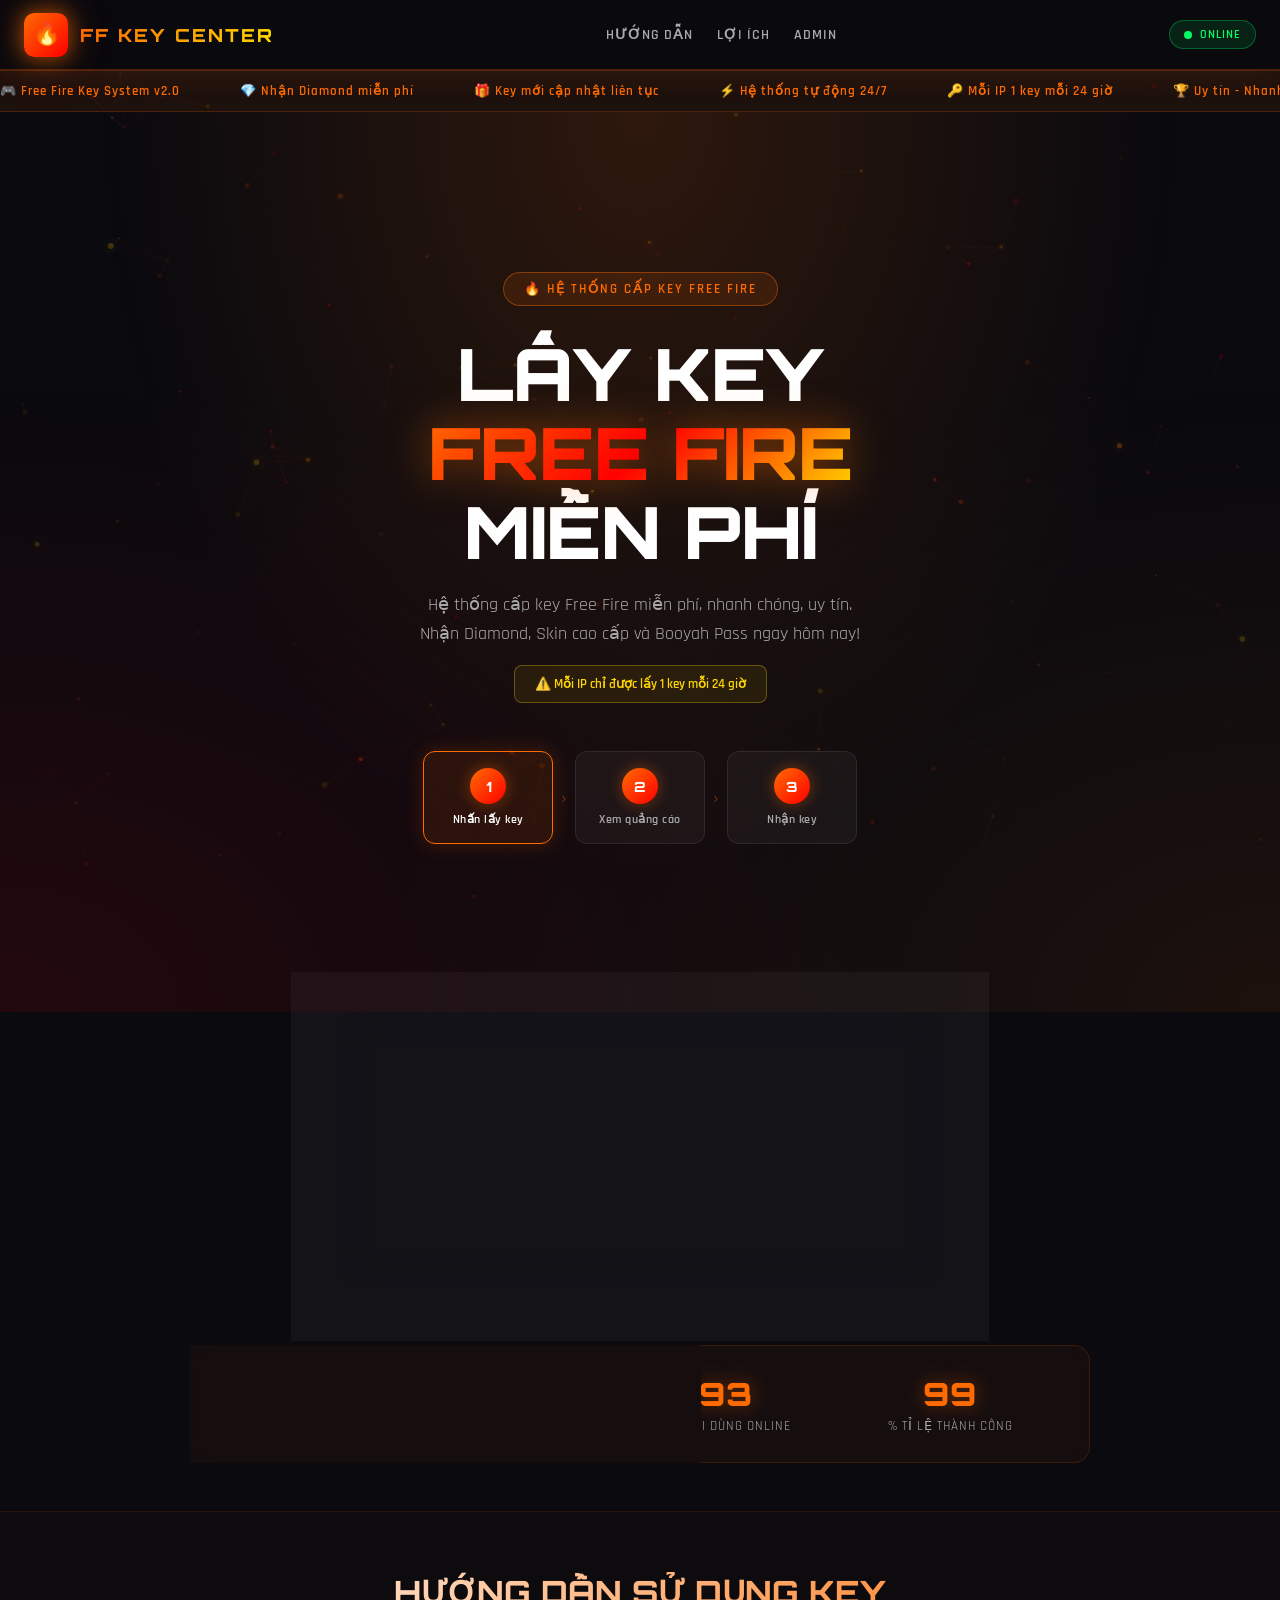
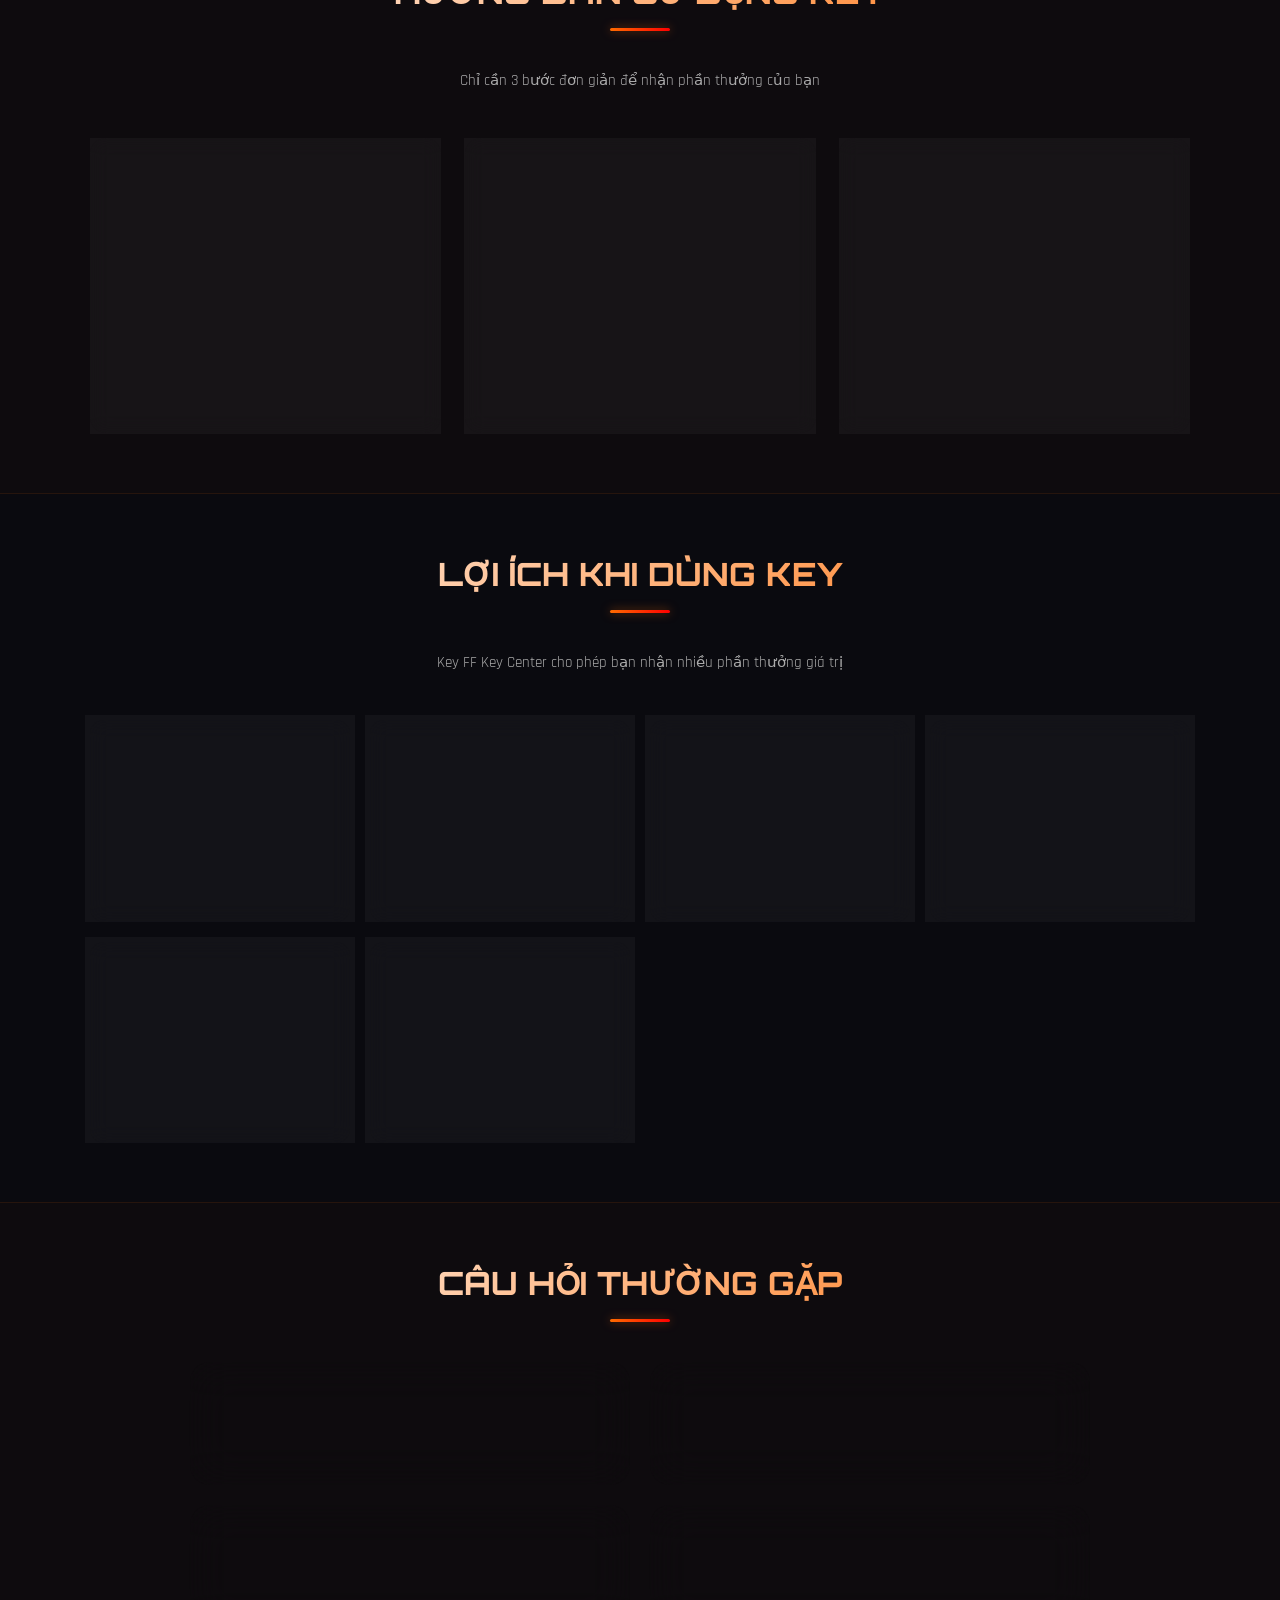
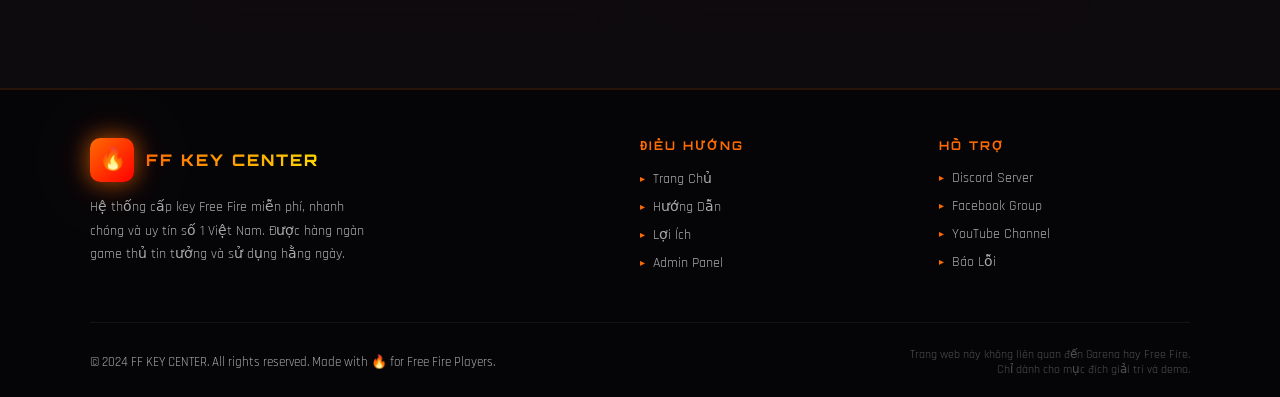
==== index.html @ 125ef076 "Add files via upload" ====
<!DOCTYPE html>
<html lang="vi">
<head>
  <meta charset="UTF-8" />
  <meta name="viewport" content="width=device-width, initial-scale=1.0" />
  <title>FF KEY CENTER - Lấy Key Free Fire Miễn Phí</title>
  <meta name="description" content="Hệ thống cấp key Free Fire miễn phí, nhanh chóng, uy tín. Nhận Diamond, Skin, Booyah Pass ngay hôm nay!" />
  <meta name="theme-color" content="#FF6B00" />
  <link rel="stylesheet" href="style.css" />
  <!-- Google Fonts preconnect -->
  <link rel="preconnect" href="https://fonts.googleapis.com" />
  <link rel="preconnect" href="https://fonts.gstatic.com" crossorigin />
</head>
<body>

<!-- ==================== CANVAS BACKGROUNDS ==================== -->
<canvas id="particles-canvas"></canvas>
<canvas id="confetti-canvas"></canvas>

<!-- ==================== HEADER ==================== -->
<header>
  <a class="logo" href="#">
    <div class="logo-icon">🔥</div>
    <div>
      <div class="logo-text">FF KEY CENTER</div>
    </div>
  </a>

  <nav class="header-nav">
    <a href="#how-to-use">Hướng Dẫn</a>
    <a href="#benefits">Lợi Ích</a>
    <a href="admin.html">Admin</a>
  </nav>

  <div class="header-status">
    <div class="status-dot"></div>
    ONLINE
  </div>
</header>

<!-- ==================== TICKER ==================== -->
<div class="ticker-wrapper" style="margin-top:70px;">
  <div class="ticker-track" id="tickerTrack">
    <span class="ticker-item">🎮 Free Fire Key System v2.0</span>
    <span class="ticker-item">💎 Nhận Diamond miễn phí</span>
    <span class="ticker-item">🎁 Key mới cập nhật liên tục</span>
    <span class="ticker-item">⚡ Hệ thống tự động 24/7</span>
    <span class="ticker-item">🔑 Mỗi IP 1 key mỗi 24 giờ</span>
    <span class="ticker-item">🏆 Uy tín - Nhanh chóng - Miễn phí</span>
    <span class="ticker-item">🎮 Free Fire Key System v2.0</span>
    <span class="ticker-item">💎 Nhận Diamond miễn phí</span>
    <span class="ticker-item">🎁 Key mới cập nhật liên tục</span>
    <span class="ticker-item">⚡ Hệ thống tự động 24/7</span>
    <span class="ticker-item">🔑 Mỗi IP 1 key mỗi 24 giờ</span>
    <span class="ticker-item">🏆 Uy tín - Nhanh chóng - Miễn phí</span>
  </div>
</div>

<!-- ==================== HERO SECTION ==================== -->
<section class="hero">
  <div class="hero-bg-gradient"></div>
  <div class="hero-content">

    <div class="hero-badge">
      🔥 HỆ THỐNG CẤP KEY FREE FIRE
    </div>

    <h1 class="hero-title">
      LẤY KEY<br/>
      <span class="highlight">FREE FIRE</span><br/>
      MIỄN PHÍ
    </h1>

    <p class="hero-subtitle">
      Hệ thống cấp key Free Fire miễn phí, nhanh chóng, uy tín.<br/>
      Nhận Diamond, Skin cao cấp và Booyah Pass ngay hôm nay!
    </p>

    <div class="hero-warning">
      ⚠️ Mỗi IP chỉ được lấy 1 key mỗi 24 giờ
    </div>

    <!-- STEP FLOW -->
    <div class="step-flow">
      <div class="step-item" id="step1">
        <div class="step-num">1</div>
        <div class="step-label">Nhấn lấy key</div>
      </div>
      <div class="step-arrow">›</div>
      <div class="step-item" id="step2">
        <div class="step-num">2</div>
        <div class="step-label">Xem quảng cáo</div>
      </div>
      <div class="step-arrow">›</div>
      <div class="step-item" id="step3">
        <div class="step-num">3</div>
        <div class="step-label">Nhận key</div>
      </div>
    </div>

  </div>
</section>

<!-- ==================== MAIN CARD ==================== -->
<div class="main-card">
  <div class="card">

    <!-- KEY DISPLAY -->
    <div class="key-display-wrapper">
      <div class="key-label">🔑 YOUR FREE FIRE KEY</div>
      <div class="key-box" id="keyBox">
        <div class="key-shimmer"></div>
        <span class="key-text masked" id="keyText">? ? ? ? - ? ? ? ? - ? ? ? ?</span>
      </div>
    </div>

    <!-- COOLDOWN BOX -->
    <div class="cooldown-box" id="cooldownBox">
      <div class="cooldown-icon">⏳</div>
      <div class="cooldown-title">BẠN ĐÃ LẤY KEY HÔM NAY</div>
      <div class="cooldown-text">
        Key của bạn đã hiển thị ở trên. Vui lòng chờ hết thời gian sau để lấy key mới:
      </div>
      <div class="cooldown-timer" id="cooldownRemaining">00:00:00</div>
    </div>

    <!-- TIMER -->
    <div class="timer-wrapper" id="timerWrapper">
      <div class="timer-label">⏳ ĐANG XỬ LÝ QUẢNG CÁO - VUI LÒNG ĐỢI...</div>
      <div class="timer-bar-wrapper">
        <div class="timer-bar" id="timerBar"></div>
      </div>
      <div class="timer-count" id="timerCount">60s</div>
    </div>

    <!-- PROCESSING STATE -->
    <div class="processing-state" id="processingState">
      <div class="spinner"></div>
      <div class="processing-text">Đang xác minh và tạo key cho bạn...</div>
    </div>

    <!-- ACTION AREA -->
    <div id="actionArea">
      <button class="btn btn-primary" id="getKeyBtn" onclick="startGetKeyFlow()">
        🎮 LẤY KEY NGAY
      </button>
    </div>

    <!-- COPY AREA -->
    <div id="copyArea" style="display:none; margin-top:16px;">
      <button class="btn btn-copy" id="copyBtn" onclick="copyKey()">
        📋 COPY KEY
      </button>
    </div>

  </div>
</div>

<!-- ==================== STATS BAR ==================== -->
<div style="position:relative;z-index:1;padding:0 24px;">
  <div class="stats-bar">
    <div class="stat-item">
      <span class="stat-number" id="statTotal">0</span>
      <div class="stat-label">Tổng Key Đã Cấp</div>
    </div>
    <div class="stat-item">
      <span class="stat-number" id="statToday">0</span>
      <div class="stat-label">Key Hôm Nay</div>
    </div>
    <div class="stat-item">
      <span class="stat-number" id="statOnline">0</span>
      <div class="stat-label">Người Dùng Online</div>
    </div>
    <div class="stat-item">
      <span class="stat-number" data-count="99">0</span>
      <div class="stat-label">% Tỉ Lệ Thành Công</div>
    </div>
  </div>
</div>

<!-- ==================== HOW TO USE ==================== -->
<section class="how-to-use" id="how-to-use">
  <div class="container">
    <h2 class="section-title">HƯỚNG DẪN SỬ DỤNG KEY</h2>
    <div class="section-divider"></div>
    <p class="section-sub">Chỉ cần 3 bước đơn giản để nhận phần thưởng của bạn</p>

    <div class="steps-grid">
      <div class="guide-step">
        <span class="guide-step-icon">🖱️</span>
        <div class="guide-step-num">1</div>
        <div class="guide-step-title">NHẤN LẤY KEY</div>
        <p class="guide-step-desc">
          Nhấn nút "LẤY KEY NGAY" và hoàn thành bước xác minh qua trang quảng cáo. 
          Quá trình này giúp duy trì hệ thống miễn phí.
        </p>
      </div>
      <div class="guide-step">
        <span class="guide-step-icon">⏳</span>
        <div class="guide-step-num">2</div>
        <div class="guide-step-title">CHỜ XỬ LÝ</div>
        <p class="guide-step-desc">
          Hệ thống sẽ xác minh yêu cầu của bạn trong vòng 60 giây. 
          Đừng đóng trang hoặc làm mới trình duyệt trong lúc chờ.
        </p>
      </div>
      <div class="guide-step">
        <span class="guide-step-icon">🎮</span>
        <div class="guide-step-num">3</div>
        <div class="guide-step-title">NHẬP KEY VÀO GAME</div>
        <p class="guide-step-desc">
          Copy key và mở Free Fire → Cài Đặt → Nhập Key. 
          Phần thưởng sẽ được cộng vào tài khoản ngay lập tức!
        </p>
      </div>
    </div>
  </div>
</section>

<!-- ==================== BENEFITS ==================== -->
<section id="benefits">
  <div class="container">
    <h2 class="section-title">LỢI ÍCH KHI DÙNG KEY</h2>
    <div class="section-divider"></div>
    <p class="section-sub">Key FF Key Center cho phép bạn nhận nhiều phần thưởng giá trị</p>

    <div class="benefits-grid">
      <div class="benefit-card">
        <span class="benefit-icon">💎</span>
        <div class="benefit-title">DIAMOND</div>
        <p class="benefit-desc">Nhận từ 100 đến 500 Diamond miễn phí để mua skin và vật phẩm yêu thích.</p>
      </div>
      <div class="benefit-card">
        <span class="benefit-icon">👗</span>
        <div class="benefit-title">SKIN ĐỘC QUYềN</div>
        <p class="benefit-desc">Mở khóa các bộ skin độc quyền hiếm có, không thể mua bằng tiền thông thường.</p>
      </div>
      <div class="benefit-card">
        <span class="benefit-icon">🏆</span>
        <div class="benefit-title">BOOYAH PASS</div>
        <p class="benefit-desc">Nhận Booyah Pass cao cấp với hàng trăm phần thưởng độc đáo theo mùa.</p>
      </div>
      <div class="benefit-card">
        <span class="benefit-icon">🔫</span>
        <div class="benefit-title">SKIN VŨ KHÍ</div>
        <p class="benefit-desc">Trang bị skin vũ khí huyền thoại để tăng hiệu suất chiến đấu và phong cách.</p>
      </div>
      <div class="benefit-card">
        <span class="benefit-icon">⚡</span>
        <div class="benefit-title">CHARACTER</div>
        <p class="benefit-desc">Mở khóa nhân vật đặc biệt với kỹ năng độc đáo giúp bạn Booyah dễ dàng hơn.</p>
      </div>
      <div class="benefit-card">
        <span class="benefit-icon">🎁</span>
        <div class="benefit-title">QUÀ TẶNG BÍ ẨN</div>
        <p class="benefit-desc">Mỗi key có thể chứa phần thưởng bí ẩn đặc biệt ngẫu nhiên cho người may mắn!</p>
      </div>
    </div>
  </div>
</section>

<!-- ==================== FAQ ==================== -->
<section style="background:rgba(255,107,0,0.02);border-top:1px solid rgba(255,107,0,0.1);border-bottom:1px solid rgba(255,107,0,0.1);">
  <div class="container">
    <h2 class="section-title">CÂU HỎI THƯỜNG GẶP</h2>
    <div class="section-divider"></div>
    <div style="display:grid;grid-template-columns:repeat(auto-fit,minmax(320px,1fr));gap:20px;max-width:900px;margin:0 auto;">
      <div class="card" style="padding:24px;">
        <div style="color:var(--primary);font-family:'Orbitron',monospace;font-size:14px;margin-bottom:10px;">❓ Key dùng được bao lâu?</div>
        <p style="color:var(--text-secondary);font-size:14px;line-height:1.6;">Mỗi key có thời hạn sử dụng 24 giờ kể từ khi được cấp. Bạn nên nhập key vào game ngay sau khi lấy.</p>
      </div>
      <div class="card" style="padding:24px;">
        <div style="color:var(--primary);font-family:'Orbitron',monospace;font-size:14px;margin-bottom:10px;">❓ Mỗi ngày lấy được mấy key?</div>
        <p style="color:var(--text-secondary);font-size:14px;line-height:1.6;">Hệ thống giới hạn 1 key mỗi 24 giờ trên mỗi thiết bị/IP để đảm bảo công bằng cho tất cả người dùng.</p>
      </div>
      <div class="card" style="padding:24px;">
        <div style="color:var(--primary);font-family:'Orbitron',monospace;font-size:14px;margin-bottom:10px;">❓ Key có an toàn không?</div>
        <p style="color:var(--text-secondary);font-size:14px;line-height:1.6;">Hoàn toàn an toàn! Chúng tôi không yêu cầu mật khẩu hay thông tin tài khoản của bạn. Chỉ cần nhập key là nhận thưởng.</p>
      </div>
      <div class="card" style="padding:24px;">
        <div style="color:var(--primary);font-family:'Orbitron',monospace;font-size:14px;margin-bottom:10px;">❓ Key không hoạt động?</div>
        <p style="color:var(--text-secondary);font-size:14px;line-height:1.6;">Đảm bảo nhập đúng định dạng FFKEY-XXXX-XXXX-XXXX. Nếu vẫn không hoạt động, hãy thử lại sau hoặc liên hệ hỗ trợ qua Discord.</p>
      </div>
    </div>
  </div>
</section>

<!-- ==================== FOOTER ==================== -->
<footer>
  <div class="footer-grid">
    <div class="footer-brand">
      <div class="logo">
        <div class="logo-icon">🔥</div>
        <div>
          <div class="logo-text" style="font-size:16px;">FF KEY CENTER</div>
        </div>
      </div>
      <p>Hệ thống cấp key Free Fire miễn phí, nhanh chóng và uy tín số 1 Việt Nam. Được hàng ngàn game thủ tin tưởng và sử dụng hằng ngày.</p>
    </div>
    <div>
      <div class="footer-title">ĐIỀU HƯỚNG</div>
      <ul class="footer-links">
        <li><a href="#">Trang Chủ</a></li>
        <li><a href="#how-to-use">Hướng Dẫn</a></li>
        <li><a href="#benefits">Lợi Ích</a></li>
        <li><a href="admin.html">Admin Panel</a></li>
      </ul>
    </div>
    <div>
      <div class="footer-title">HỖ TRỢ</div>
      <ul class="footer-links">
        <li><a href="#">Discord Server</a></li>
        <li><a href="#">Facebook Group</a></li>
        <li><a href="#">YouTube Channel</a></li>
        <li><a href="#">Báo Lỗi</a></li>
      </ul>
    </div>
  </div>
  <div class="footer-bottom">
    <div class="footer-copyright">
      © 2024 FF KEY CENTER. All rights reserved. Made with 🔥 for Free Fire Players.
    </div>
    <div class="footer-disclaimer">
      Trang web này không liên quan đến Garena hay Free Fire.<br/>
      Chỉ dành cho mục đích giải trí và demo.
    </div>
  </div>
</footer>

<!-- ==================== SCRIPTS ==================== -->
<script src="script.js"></script>

</body>
</html>
---- style.css ----
/* ===== FF KEY CENTER - MAIN STYLESHEET ===== */
@import url('https://fonts.googleapis.com/css2?family=Orbitron:wght@400;500;600;700;800;900&family=Rajdhani:wght@300;400;500;600;700&display=swap');

:root {
  --primary: #FF6B00;
  --primary-dark: #cc5500;
  --secondary: #FF0000;
  --accent: #FFD700;
  --bg-dark: #0a0a0f;
  --bg-card: rgba(255, 255, 255, 0.04);
  --bg-card-hover: rgba(255, 107, 0, 0.08);
  --border-color: rgba(255, 107, 0, 0.25);
  --text-primary: #ffffff;
  --text-secondary: #aaaaaa;
  --text-accent: #FF6B00;
  --glow-orange: 0 0 20px rgba(255, 107, 0, 0.6), 0 0 40px rgba(255, 107, 0, 0.3), 0 0 80px rgba(255, 107, 0, 0.1);
  --glow-red: 0 0 20px rgba(255, 0, 0, 0.6), 0 0 40px rgba(255, 0, 0, 0.3);
  --glass: rgba(255, 255, 255, 0.04);
  --glass-border: rgba(255, 255, 255, 0.08);
}

* {
  margin: 0;
  padding: 0;
  box-sizing: border-box;
}

html {
  scroll-behavior: smooth;
}

body {
  font-family: 'Rajdhani', sans-serif;
  background-color: var(--bg-dark);
  color: var(--text-primary);
  overflow-x: hidden;
  min-height: 100vh;
}

/* ===== CANVAS PARTICLES ===== */
#particles-canvas {
  position: fixed;
  top: 0;
  left: 0;
  width: 100%;
  height: 100%;
  z-index: 0;
  pointer-events: none;
}

/* ===== SCROLLBAR ===== */
::-webkit-scrollbar {
  width: 6px;
}
::-webkit-scrollbar-track {
  background: #0a0a0f;
}
::-webkit-scrollbar-thumb {
  background: var(--primary);
  border-radius: 3px;
}

/* ===== HEADER ===== */
header {
  position: fixed;
  top: 0;
  left: 0;
  right: 0;
  z-index: 1000;
  padding: 0 24px;
  height: 70px;
  display: flex;
  align-items: center;
  justify-content: space-between;
  background: rgba(10, 10, 15, 0.85);
  backdrop-filter: blur(20px);
  -webkit-backdrop-filter: blur(20px);
  border-bottom: 1px solid var(--border-color);
  box-shadow: 0 4px 30px rgba(255, 107, 0, 0.1);
}

.logo {
  display: flex;
  align-items: center;
  gap: 12px;
  text-decoration: none;
}

.logo-icon {
  width: 44px;
  height: 44px;
  background: linear-gradient(135deg, var(--primary), var(--secondary));
  border-radius: 10px;
  display: flex;
  align-items: center;
  justify-content: center;
  font-size: 22px;
  box-shadow: var(--glow-orange);
  animation: logoPulse 2s ease-in-out infinite;
}

@keyframes logoPulse {
  0%, 100% { box-shadow: 0 0 15px rgba(255,107,0,0.5); }
  50% { box-shadow: 0 0 35px rgba(255,107,0,0.9), 0 0 60px rgba(255,107,0,0.4); }
}

.logo-text {
  font-family: 'Orbitron', monospace;
  font-size: 18px;
  font-weight: 800;
  letter-spacing: 2px;
  background: linear-gradient(90deg, var(--primary), var(--accent), var(--primary));
  background-size: 200% auto;
  -webkit-background-clip: text;
  -webkit-text-fill-color: transparent;
  background-clip: text;
  animation: gradientShift 3s linear infinite;
}

@keyframes gradientShift {
  0% { background-position: 0% center; }
  100% { background-position: 200% center; }
}

.header-nav {
  display: flex;
  align-items: center;
  gap: 24px;
}

.header-nav a {
  color: var(--text-secondary);
  text-decoration: none;
  font-size: 14px;
  font-weight: 600;
  letter-spacing: 1px;
  text-transform: uppercase;
  transition: color 0.3s;
}

.header-nav a:hover {
  color: var(--primary);
}

.header-status {
  display: flex;
  align-items: center;
  gap: 8px;
  padding: 6px 14px;
  border-radius: 20px;
  background: rgba(0, 255, 100, 0.1);
  border: 1px solid rgba(0, 255, 100, 0.3);
  font-size: 12px;
  font-weight: 600;
  color: #00ff64;
  letter-spacing: 1px;
}

.status-dot {
  width: 8px;
  height: 8px;
  border-radius: 50%;
  background: #00ff64;
  animation: blink 1.5s ease-in-out infinite;
}

@keyframes blink {
  0%, 100% { opacity: 1; }
  50% { opacity: 0.3; }
}

/* ===== HERO SECTION ===== */
.hero {
  position: relative;
  z-index: 1;
  min-height: 100vh;
  display: flex;
  align-items: center;
  justify-content: center;
  padding: 100px 24px 60px;
  text-align: center;
  overflow: hidden;
}

.hero-bg-gradient {
  position: absolute;
  inset: 0;
  background: 
    radial-gradient(ellipse at 50% 0%, rgba(255,107,0,0.15) 0%, transparent 60%),
    radial-gradient(ellipse at 0% 100%, rgba(255,0,0,0.1) 0%, transparent 50%),
    radial-gradient(ellipse at 100% 100%, rgba(255,107,0,0.08) 0%, transparent 50%);
  pointer-events: none;
}

.hero-content {
  max-width: 800px;
  z-index: 2;
}

.hero-badge {
  display: inline-flex;
  align-items: center;
  gap: 8px;
  padding: 8px 20px;
  background: rgba(255,107,0,0.12);
  border: 1px solid rgba(255,107,0,0.4);
  border-radius: 30px;
  font-size: 13px;
  font-weight: 600;
  color: var(--primary);
  letter-spacing: 2px;
  text-transform: uppercase;
  margin-bottom: 28px;
  animation: fadeInDown 0.6s ease both;
}

.hero-title {
  font-family: 'Orbitron', monospace;
  font-size: clamp(32px, 6vw, 72px);
  font-weight: 900;
  line-height: 1.1;
  margin-bottom: 20px;
  animation: fadeInDown 0.6s ease 0.1s both;
}

.hero-title span.highlight {
  background: linear-gradient(135deg, var(--primary), var(--secondary), var(--accent));
  -webkit-background-clip: text;
  -webkit-text-fill-color: transparent;
  background-clip: text;
  filter: drop-shadow(0 0 20px rgba(255,107,0,0.5));
}

.hero-subtitle {
  font-size: 18px;
  color: var(--text-secondary);
  margin-bottom: 16px;
  animation: fadeInDown 0.6s ease 0.2s both;
  line-height: 1.6;
}

.hero-warning {
  display: inline-flex;
  align-items: center;
  gap: 8px;
  padding: 10px 20px;
  background: rgba(255,215,0,0.08);
  border: 1px solid rgba(255,215,0,0.3);
  border-radius: 8px;
  font-size: 13px;
  font-weight: 600;
  color: var(--accent);
  margin-bottom: 48px;
  animation: fadeInDown 0.6s ease 0.3s both;
}

@keyframes fadeInDown {
  from { opacity: 0; transform: translateY(-20px); }
  to { opacity: 1; transform: translateY(0); }
}

/* ===== STEP FLOW ===== */
.step-flow {
  display: flex;
  align-items: center;
  justify-content: center;
  gap: 0;
  margin-bottom: 48px;
  flex-wrap: wrap;
  animation: fadeInDown 0.6s ease 0.4s both;
}

.step-item {
  display: flex;
  flex-direction: column;
  align-items: center;
  gap: 8px;
  padding: 16px 20px;
  background: var(--glass);
  border: 1px solid var(--glass-border);
  border-radius: 12px;
  min-width: 130px;
  transition: all 0.3s;
  backdrop-filter: blur(10px);
}

.step-item.active {
  border-color: var(--primary);
  background: rgba(255,107,0,0.1);
  box-shadow: 0 0 20px rgba(255,107,0,0.2);
}

.step-item.completed {
  border-color: #00ff64;
  background: rgba(0,255,100,0.05);
}

.step-num {
  width: 36px;
  height: 36px;
  border-radius: 50%;
  background: linear-gradient(135deg, var(--primary), var(--secondary));
  display: flex;
  align-items: center;
  justify-content: center;
  font-family: 'Orbitron', monospace;
  font-weight: 800;
  font-size: 14px;
  box-shadow: 0 0 15px rgba(255,107,0,0.4);
}

.step-item.completed .step-num {
  background: linear-gradient(135deg, #00ff64, #00cc50);
  box-shadow: 0 0 15px rgba(0,255,100,0.4);
}

.step-label {
  font-size: 12px;
  font-weight: 600;
  color: var(--text-secondary);
  text-align: center;
  letter-spacing: 0.5px;
}

.step-item.active .step-label,
.step-item.completed .step-label {
  color: var(--text-primary);
}

.step-arrow {
  color: var(--primary);
  font-size: 20px;
  padding: 0 8px;
  opacity: 0.5;
}

/* ===== MAIN CARD ===== */
.main-card {
  position: relative;
  z-index: 1;
  max-width: 650px;
  margin: 0 auto 60px;
  padding: 0 24px;
}

.card {
  background: var(--glass);
  border: 1px solid var(--border-color);
  border-radius: 20px;
  padding: 40px;
  backdrop-filter: blur(20px);
  -webkit-backdrop-filter: blur(20px);
  box-shadow: 0 8px 32px rgba(0,0,0,0.4), 0 0 1px rgba(255,107,0,0.2);
  position: relative;
  overflow: hidden;
}

.card::before {
  content: '';
  position: absolute;
  top: 0;
  left: 0;
  right: 0;
  height: 2px;
  background: linear-gradient(90deg, transparent, var(--primary), var(--secondary), var(--primary), transparent);
  animation: topBorderShimmer 3s linear infinite;
}

@keyframes topBorderShimmer {
  0% { background-position: -200% center; }
  100% { background-position: 200% center; }
}

/* ===== KEY DISPLAY ===== */
.key-display-wrapper {
  text-align: center;
  margin-bottom: 32px;
}

.key-label {
  font-family: 'Orbitron', monospace;
  font-size: 11px;
  letter-spacing: 3px;
  color: var(--primary);
  text-transform: uppercase;
  margin-bottom: 12px;
  font-weight: 600;
}

.key-box {
  position: relative;
  background: rgba(0,0,0,0.6);
  border: 2px solid rgba(255,107,0,0.4);
  border-radius: 12px;
  padding: 20px 24px;
  margin-bottom: 16px;
  overflow: hidden;
  transition: all 0.3s;
}

.key-box.revealed {
  border-color: var(--primary);
  box-shadow: var(--glow-orange);
  animation: keyReveal 0.5s ease;
}

@keyframes keyReveal {
  0% { transform: scale(0.95); opacity: 0; }
  60% { transform: scale(1.02); }
  100% { transform: scale(1); opacity: 1; }
}

.key-shimmer {
  position: absolute;
  top: 0;
  left: -100%;
  width: 60%;
  height: 100%;
  background: linear-gradient(90deg, transparent, rgba(255,107,0,0.1), transparent);
  animation: shimmerMove 2.5s linear infinite;
}

@keyframes shimmerMove {
  0% { left: -60%; }
  100% { left: 150%; }
}

.key-text {
  font-family: 'Orbitron', monospace;
  font-size: clamp(16px, 3vw, 24px);
  font-weight: 700;
  letter-spacing: 3px;
  color: var(--primary);
  text-shadow: 0 0 20px rgba(255,107,0,0.5);
  display: block;
  word-break: break-all;
}

.key-text.masked {
  color: rgba(255,107,0,0.3);
  letter-spacing: 5px;
  font-size: 24px;
}

.key-placeholder {
  font-family: 'Orbitron', monospace;
  font-size: 13px;
  letter-spacing: 3px;
  color: rgba(255,255,255,0.2);
}

/* ===== TIMER ===== */
.timer-wrapper {
  margin-bottom: 28px;
  display: none;
}

.timer-label {
  font-size: 13px;
  color: var(--text-secondary);
  margin-bottom: 10px;
  letter-spacing: 1px;
}

.timer-bar-wrapper {
  background: rgba(255,255,255,0.06);
  border-radius: 8px;
  height: 8px;
  overflow: hidden;
  margin-bottom: 10px;
  border: 1px solid rgba(255,255,255,0.08);
}

.timer-bar {
  height: 100%;
  width: 100%;
  background: linear-gradient(90deg, var(--primary), var(--secondary));
  border-radius: 8px;
  transition: width 1s linear;
  box-shadow: 0 0 10px rgba(255,107,0,0.5);
}

.timer-count {
  font-family: 'Orbitron', monospace;
  font-size: 28px;
  font-weight: 800;
  color: var(--primary);
  text-align: center;
  text-shadow: var(--glow-orange);
  animation: timerPulse 1s ease-in-out infinite;
}

@keyframes timerPulse {
  0%, 100% { opacity: 1; transform: scale(1); }
  50% { opacity: 0.7; transform: scale(0.97); }
}

/* ===== BUTTONS ===== */
.btn {
  display: inline-flex;
  align-items: center;
  justify-content: center;
  gap: 10px;
  padding: 16px 36px;
  border-radius: 12px;
  font-family: 'Rajdhani', sans-serif;
  font-weight: 700;
  font-size: 16px;
  letter-spacing: 2px;
  text-transform: uppercase;
  cursor: pointer;
  transition: all 0.3s cubic-bezier(0.175, 0.885, 0.32, 1.275);
  border: none;
  text-decoration: none;
  position: relative;
  overflow: hidden;
  white-space: nowrap;
}

.btn::after {
  content: '';
  position: absolute;
  top: 50%;
  left: 50%;
  width: 0;
  height: 0;
  background: rgba(255,255,255,0.2);
  border-radius: 50%;
  transform: translate(-50%, -50%);
  transition: width 0.6s, height 0.6s, opacity 0.6s;
  opacity: 0;
}

.btn:active::after {
  width: 300px;
  height: 300px;
  opacity: 0;
}

.btn-primary {
  background: linear-gradient(135deg, var(--primary), var(--secondary));
  color: white;
  box-shadow: 0 6px 25px rgba(255,107,0,0.4);
  width: 100%;
  font-size: 18px;
  padding: 18px 36px;
}

.btn-primary:hover {
  transform: translateY(-3px);
  box-shadow: 0 12px 40px rgba(255,107,0,0.6), 0 0 60px rgba(255,107,0,0.3);
}

.btn-primary:active {
  transform: translateY(0);
}

.btn-primary:disabled {
  opacity: 0.5;
  cursor: not-allowed;
  transform: none;
}

.btn-copy {
  background: rgba(255,107,0,0.12);
  border: 1px solid rgba(255,107,0,0.4);
  color: var(--primary);
  padding: 12px 28px;
  font-size: 14px;
  width: 100%;
}

.btn-copy:hover {
  background: rgba(255,107,0,0.2);
  border-color: var(--primary);
  box-shadow: 0 0 20px rgba(255,107,0,0.3);
  transform: translateY(-2px);
}

.btn-copy.copied {
  background: rgba(0,255,100,0.1);
  border-color: #00ff64;
  color: #00ff64;
}

/* ===== PROCESSING STATE ===== */
.processing-state {
  display: none;
  text-align: center;
  padding: 20px 0;
}

.spinner {
  width: 48px;
  height: 48px;
  border: 3px solid rgba(255,107,0,0.2);
  border-top-color: var(--primary);
  border-radius: 50%;
  animation: spin 1s linear infinite;
  margin: 0 auto 16px;
}

@keyframes spin {
  to { transform: rotate(360deg); }
}

.processing-text {
  color: var(--text-secondary);
  font-size: 14px;
  letter-spacing: 1px;
  animation: dotPulse 1.5s ease-in-out infinite;
}

@keyframes dotPulse {
  0%, 100% { opacity: 1; }
  50% { opacity: 0.4; }
}

/* ===== TOAST NOTIFICATION ===== */
.toast {
  position: fixed;
  top: 90px;
  right: 24px;
  z-index: 9999;
  padding: 14px 24px;
  border-radius: 10px;
  font-weight: 600;
  font-size: 14px;
  letter-spacing: 1px;
  display: flex;
  align-items: center;
  gap: 10px;
  animation: toastIn 0.4s cubic-bezier(0.175, 0.885, 0.32, 1.275);
  box-shadow: 0 8px 30px rgba(0,0,0,0.3);
  max-width: 320px;
}

.toast.success {
  background: rgba(0,255,100,0.1);
  border: 1px solid rgba(0,255,100,0.4);
  color: #00ff64;
}

.toast.error {
  background: rgba(255,0,0,0.1);
  border: 1px solid rgba(255,0,0,0.4);
  color: #ff4444;
}

.toast.info {
  background: rgba(255,107,0,0.1);
  border: 1px solid rgba(255,107,0,0.4);
  color: var(--primary);
}

@keyframes toastIn {
  from { opacity: 0; transform: translateX(50px); }
  to { opacity: 1; transform: translateX(0); }
}

@keyframes toastOut {
  from { opacity: 1; transform: translateX(0); }
  to { opacity: 0; transform: translateX(50px); }
}

/* ===== COOLDOWN MESSAGE ===== */
.cooldown-box {
  text-align: center;
  padding: 24px;
  background: rgba(255,0,0,0.05);
  border: 1px solid rgba(255,0,0,0.2);
  border-radius: 12px;
  display: none;
}

.cooldown-icon {
  font-size: 40px;
  margin-bottom: 12px;
}

.cooldown-title {
  font-family: 'Orbitron', monospace;
  font-size: 16px;
  color: #ff4444;
  margin-bottom: 8px;
}

.cooldown-text {
  color: var(--text-secondary);
  font-size: 14px;
  line-height: 1.6;
}

.cooldown-timer {
  font-family: 'Orbitron', monospace;
  font-size: 22px;
  color: var(--primary);
  margin-top: 12px;
  font-weight: 700;
}

/* ===== SECTIONS ===== */
section {
  position: relative;
  z-index: 1;
  padding: 60px 24px;
}

.section-title {
  font-family: 'Orbitron', monospace;
  font-size: clamp(20px, 3vw, 32px);
  font-weight: 800;
  text-align: center;
  margin-bottom: 12px;
  background: linear-gradient(135deg, #fff, var(--primary));
  -webkit-background-clip: text;
  -webkit-text-fill-color: transparent;
  background-clip: text;
}

.section-sub {
  text-align: center;
  color: var(--text-secondary);
  font-size: 15px;
  margin-bottom: 48px;
}

.section-divider {
  width: 60px;
  height: 3px;
  background: linear-gradient(90deg, var(--primary), var(--secondary));
  margin: 16px auto 40px;
  border-radius: 2px;
  box-shadow: 0 0 10px rgba(255,107,0,0.5);
}

.container {
  max-width: 1100px;
  margin: 0 auto;
}

/* ===== HOW TO USE ===== */
.how-to-use {
  background: rgba(255,107,0,0.02);
  border-top: 1px solid rgba(255,107,0,0.1);
  border-bottom: 1px solid rgba(255,107,0,0.1);
}

.steps-grid {
  display: grid;
  grid-template-columns: repeat(auto-fit, minmax(280px, 1fr));
  gap: 24px;
}

.guide-step {
  background: var(--glass);
  border: 1px solid var(--glass-border);
  border-radius: 16px;
  padding: 32px;
  text-align: center;
  backdrop-filter: blur(10px);
  transition: all 0.3s;
  position: relative;
  overflow: hidden;
}

.guide-step:hover {
  border-color: var(--primary);
  background: var(--bg-card-hover);
  transform: translateY(-5px);
  box-shadow: 0 12px 40px rgba(255,107,0,0.15);
}

.guide-step-num {
  width: 56px;
  height: 56px;
  border-radius: 50%;
  background: linear-gradient(135deg, var(--primary), var(--secondary));
  display: flex;
  align-items: center;
  justify-content: center;
  font-family: 'Orbitron', monospace;
  font-size: 20px;
  font-weight: 900;
  margin: 0 auto 20px;
  box-shadow: 0 0 25px rgba(255,107,0,0.4);
}

.guide-step-icon {
  font-size: 32px;
  margin-bottom: 16px;
  display: block;
}

.guide-step-title {
  font-family: 'Orbitron', monospace;
  font-size: 15px;
  font-weight: 700;
  color: var(--primary);
  margin-bottom: 10px;
  letter-spacing: 1px;
}

.guide-step-desc {
  color: var(--text-secondary);
  font-size: 14px;
  line-height: 1.6;
}

/* ===== BENEFITS ===== */
.benefits-grid {
  display: grid;
  grid-template-columns: repeat(auto-fit, minmax(220px, 1fr));
  gap: 20px;
}

.benefit-card {
  background: var(--glass);
  border: 1px solid var(--glass-border);
  border-radius: 14px;
  padding: 24px;
  text-align: center;
  transition: all 0.3s;
  backdrop-filter: blur(10px);
}

.benefit-card:hover {
  border-color: rgba(255,107,0,0.4);
  background: var(--bg-card-hover);
  transform: translateY(-4px);
}

.benefit-icon {
  font-size: 42px;
  margin-bottom: 14px;
  display: block;
  filter: drop-shadow(0 0 10px rgba(255,107,0,0.4));
}

.benefit-title {
  font-family: 'Orbitron', monospace;
  font-size: 13px;
  font-weight: 700;
  color: var(--primary);
  margin-bottom: 8px;
  letter-spacing: 1px;
}

.benefit-desc {
  color: var(--text-secondary);
  font-size: 13px;
  line-height: 1.5;
}

/* ===== STATS BAR ===== */
.stats-bar {
  background: rgba(255,107,0,0.05);
  border: 1px solid rgba(255,107,0,0.15);
  border-radius: 16px;
  padding: 28px 40px;
  display: flex;
  justify-content: space-around;
  flex-wrap: wrap;
  gap: 24px;
  margin: 48px auto;
  max-width: 900px;
  backdrop-filter: blur(10px);
}

.stat-item {
  text-align: center;
}

.stat-number {
  font-family: 'Orbitron', monospace;
  font-size: 32px;
  font-weight: 900;
  color: var(--primary);
  text-shadow: 0 0 20px rgba(255,107,0,0.4);
  display: block;
}

.stat-label {
  font-size: 13px;
  color: var(--text-secondary);
  letter-spacing: 1px;
  text-transform: uppercase;
  margin-top: 4px;
}

/* ===== TICKER ===== */
.ticker-wrapper {
  position: relative;
  z-index: 1;
  background: rgba(255,107,0,0.08);
  border-top: 1px solid rgba(255,107,0,0.2);
  border-bottom: 1px solid rgba(255,107,0,0.2);
  padding: 12px 0;
  overflow: hidden;
}

.ticker-track {
  display: flex;
  gap: 60px;
  animation: ticker 25s linear infinite;
  white-space: nowrap;
}

@keyframes ticker {
  from { transform: translateX(0); }
  to { transform: translateX(-50%); }
}

.ticker-item {
  font-size: 13px;
  font-weight: 600;
  color: var(--primary);
  letter-spacing: 1px;
  display: flex;
  align-items: center;
  gap: 8px;
  flex-shrink: 0;
}

/* ===== FOOTER ===== */
footer {
  position: relative;
  z-index: 1;
  background: rgba(0,0,0,0.5);
  border-top: 1px solid rgba(255,107,0,0.15);
  padding: 48px 24px 24px;
}

.footer-grid {
  max-width: 1100px;
  margin: 0 auto;
  display: grid;
  grid-template-columns: 2fr 1fr 1fr;
  gap: 48px;
  margin-bottom: 40px;
}

.footer-brand p {
  color: var(--text-secondary);
  font-size: 14px;
  line-height: 1.7;
  margin-top: 14px;
  max-width: 280px;
}

.footer-title {
  font-family: 'Orbitron', monospace;
  font-size: 12px;
  font-weight: 700;
  color: var(--primary);
  letter-spacing: 2px;
  text-transform: uppercase;
  margin-bottom: 16px;
}

.footer-links {
  list-style: none;
}

.footer-links li {
  margin-bottom: 10px;
}

.footer-links a {
  color: var(--text-secondary);
  text-decoration: none;
  font-size: 14px;
  transition: color 0.3s;
  display: flex;
  align-items: center;
  gap: 8px;
}

.footer-links a:hover {
  color: var(--primary);
}

.footer-links a::before {
  content: '▸';
  color: var(--primary);
  font-size: 10px;
}

.footer-bottom {
  max-width: 1100px;
  margin: 0 auto;
  border-top: 1px solid rgba(255,255,255,0.06);
  padding-top: 24px;
  display: flex;
  justify-content: space-between;
  align-items: center;
  flex-wrap: wrap;
  gap: 16px;
}

.footer-copyright {
  color: var(--text-secondary);
  font-size: 13px;
}

.footer-disclaimer {
  color: rgba(255,255,255,0.3);
  font-size: 12px;
  text-align: right;
}

/* ===== CONFETTI ===== */
#confetti-canvas {
  position: fixed;
  top: 0;
  left: 0;
  width: 100%;
  height: 100%;
  z-index: 9998;
  pointer-events: none;
}

/* ===== OVERLAY LOADING ===== */
.overlay-loading {
  position: fixed;
  inset: 0;
  z-index: 9997;
  background: rgba(10,10,15,0.9);
  display: flex;
  flex-direction: column;
  align-items: center;
  justify-content: center;
  backdrop-filter: blur(8px);
  display: none;
}

.overlay-logo {
  font-family: 'Orbitron', monospace;
  font-size: 24px;
  font-weight: 900;
  color: var(--primary);
  margin-bottom: 32px;
  animation: glowPulse 1.5s ease-in-out infinite;
}

@keyframes glowPulse {
  0%, 100% { text-shadow: 0 0 10px rgba(255,107,0,0.5); }
  50% { text-shadow: 0 0 30px rgba(255,107,0,1), 0 0 60px rgba(255,107,0,0.5); }
}

.overlay-spinner {
  width: 60px;
  height: 60px;
  border: 4px solid rgba(255,107,0,0.2);
  border-top-color: var(--primary);
  border-radius: 50%;
  animation: spin 0.8s linear infinite;
  margin-bottom: 20px;
}

.overlay-text {
  color: var(--text-secondary);
  font-size: 14px;
  letter-spacing: 2px;
}

/* ===== RESPONSIVE ===== */
@media (max-width: 768px) {
  .header-nav { display: none; }

  .step-flow {
    gap: 8px;
  }
  .step-arrow { display: none; }

  .card { padding: 28px 20px; }

  .footer-grid {
    grid-template-columns: 1fr;
    gap: 32px;
  }

  .footer-bottom {
    flex-direction: column;
    text-align: center;
  }

  .footer-disclaimer { text-align: center; }

  .stats-bar {
    padding: 20px;
  }
}

@media (max-width: 480px) {
  .hero { padding: 90px 16px 40px; }
  .key-text { font-size: 14px; letter-spacing: 1px; }
  .step-item { min-width: 90px; padding: 12px; }
  .btn-primary { font-size: 15px; padding: 16px 24px; }
}
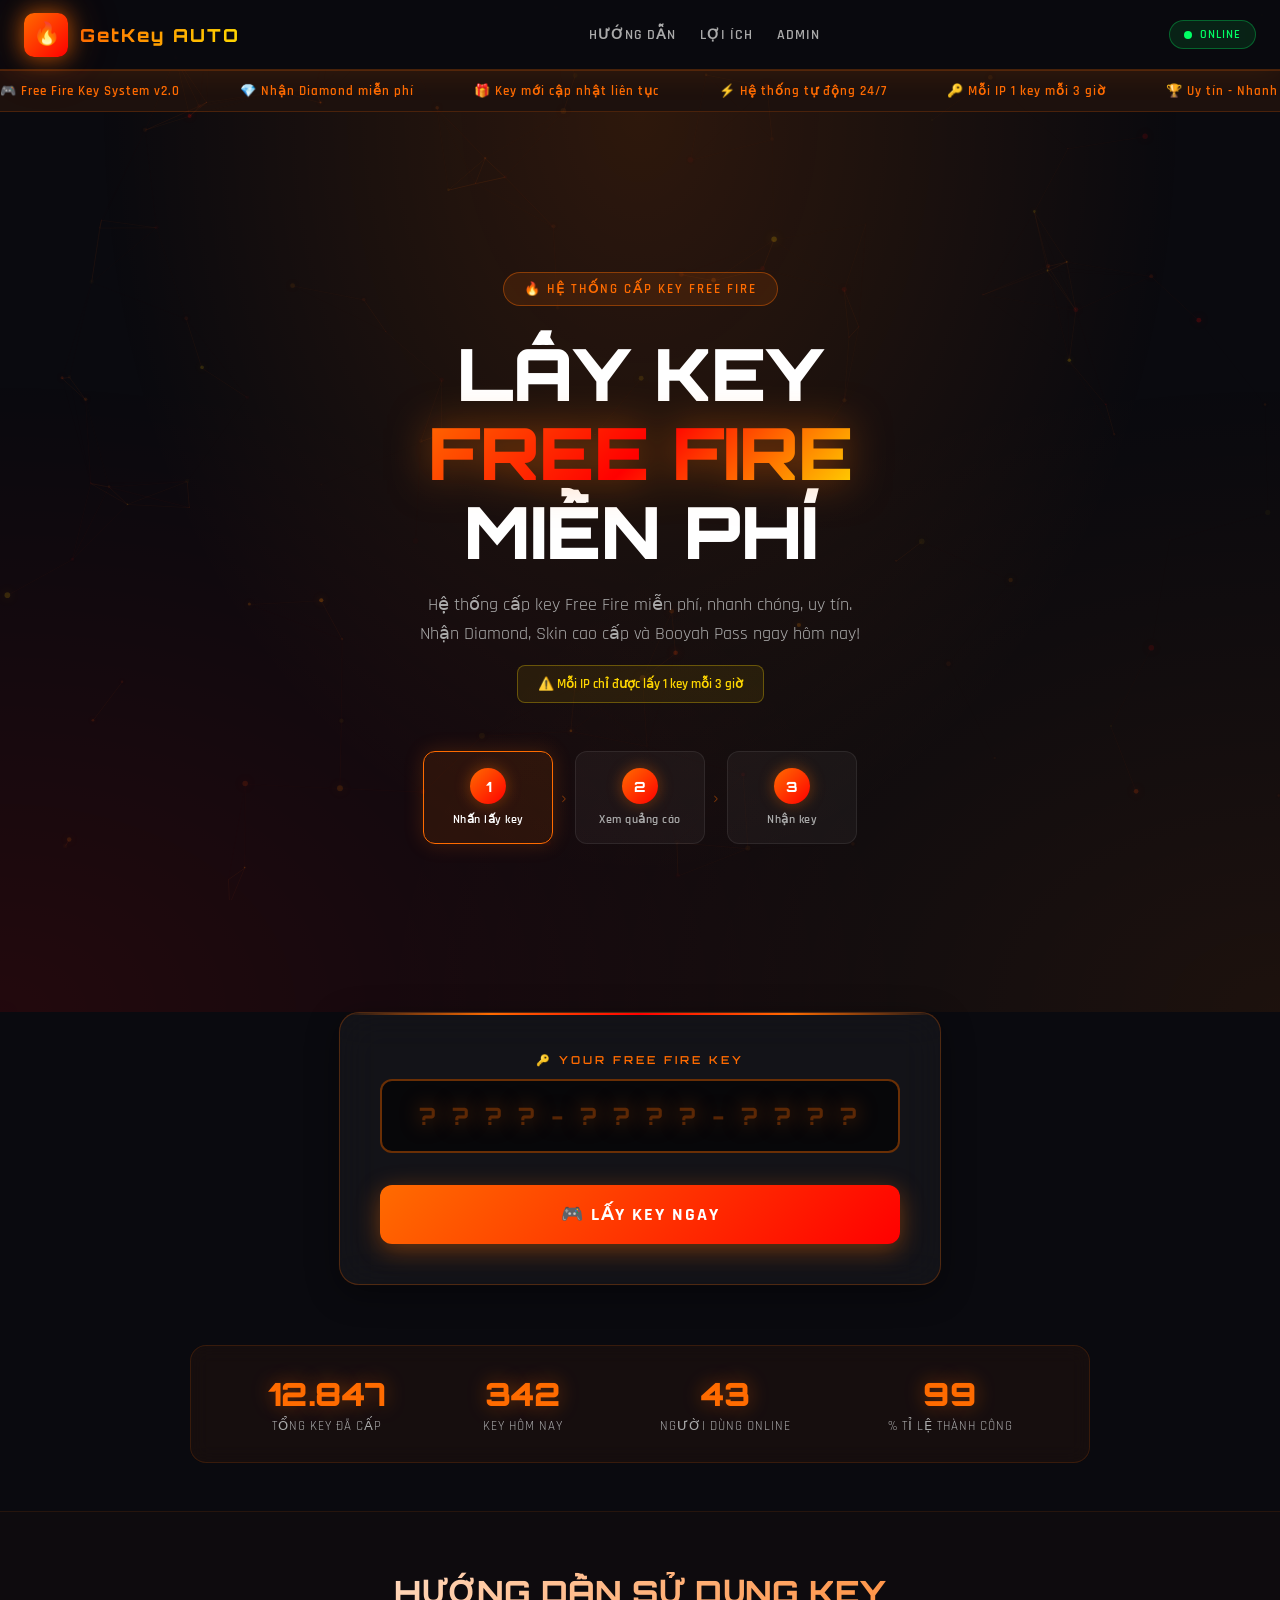
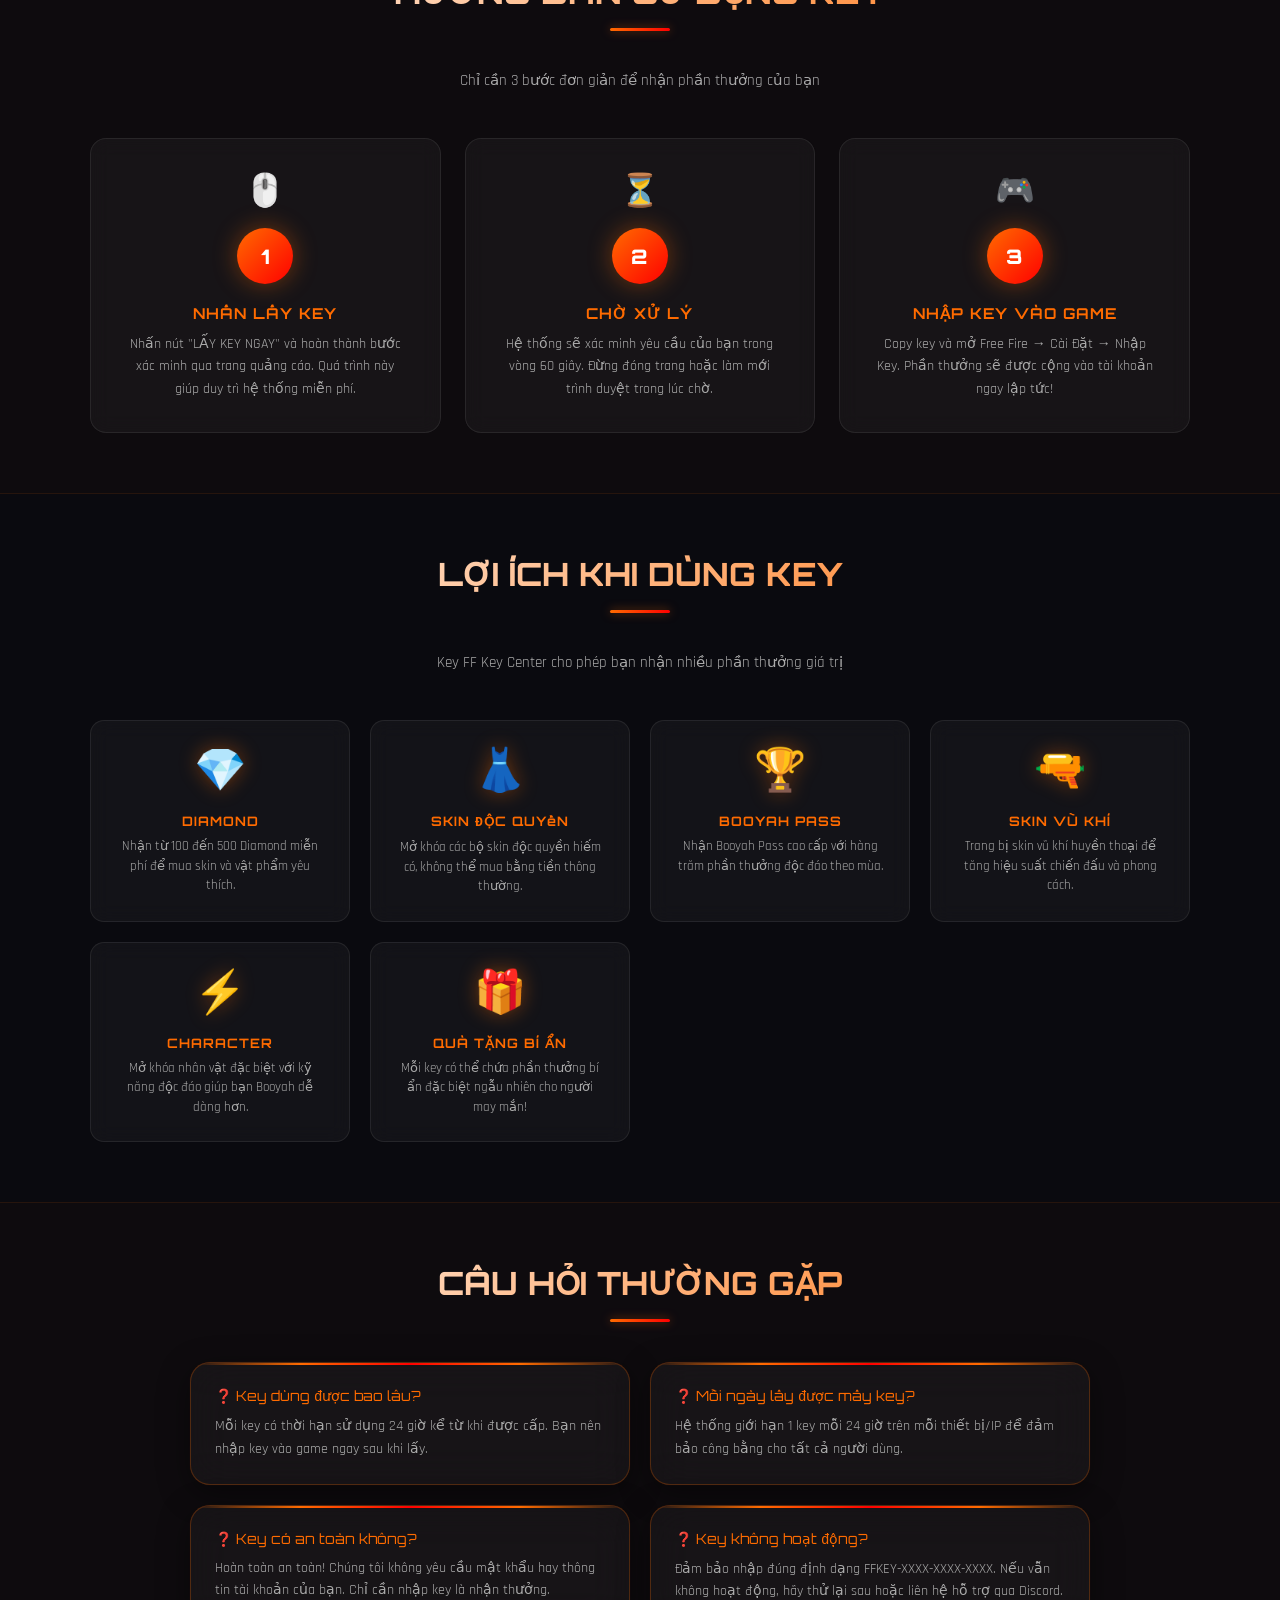
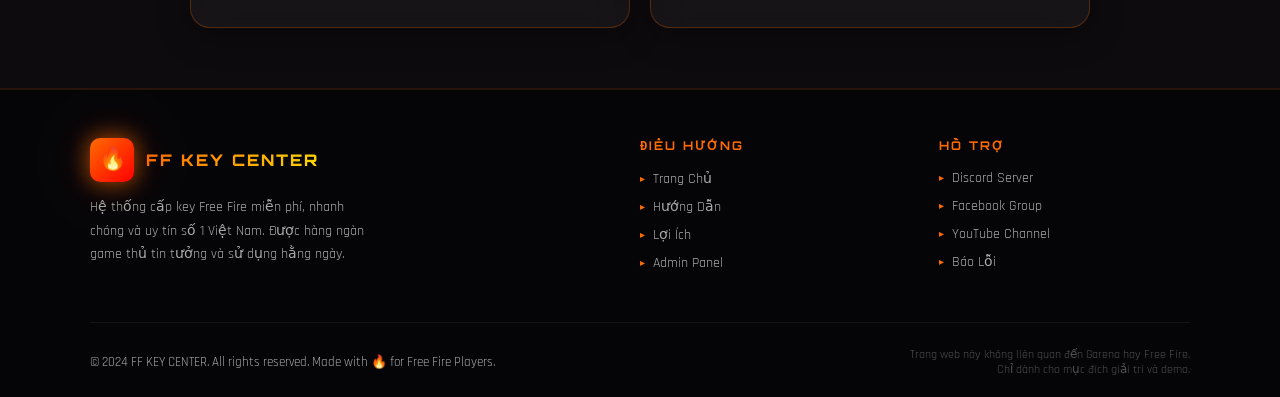
==== commit ff379bcd: "Update key retrieval time from 24 hours to 3 hours" ====
--- a/index.html
+++ b/index.html
@@ -22,7 +22,7 @@
   <a class="logo" href="#">
     <div class="logo-icon">🔥</div>
     <div>
-      <div class="logo-text">FF KEY CENTER</div>
+      <div class="logo-text">GetKey AUTO</div>
     </div>
   </a>
 
@@ -45,7 +45,7 @@
     <span class="ticker-item">💎 Nhận Diamond miễn phí</span>
     <span class="ticker-item">🎁 Key mới cập nhật liên tục</span>
     <span class="ticker-item">⚡ Hệ thống tự động 24/7</span>
-    <span class="ticker-item">🔑 Mỗi IP 1 key mỗi 24 giờ</span>
+    <span class="ticker-item">🔑 Mỗi IP 1 key mỗi 3 giờ</span>
     <span class="ticker-item">🏆 Uy tín - Nhanh chóng - Miễn phí</span>
     <span class="ticker-item">🎮 Free Fire Key System v2.0</span>
     <span class="ticker-item">💎 Nhận Diamond miễn phí</span>
@@ -77,7 +77,7 @@
     </p>
 
     <div class="hero-warning">
-      ⚠️ Mỗi IP chỉ được lấy 1 key mỗi 24 giờ
+      ⚠️ Mỗi IP chỉ được lấy 1 key mỗi 3 giờ
     </div>
 
     <!-- STEP FLOW -->
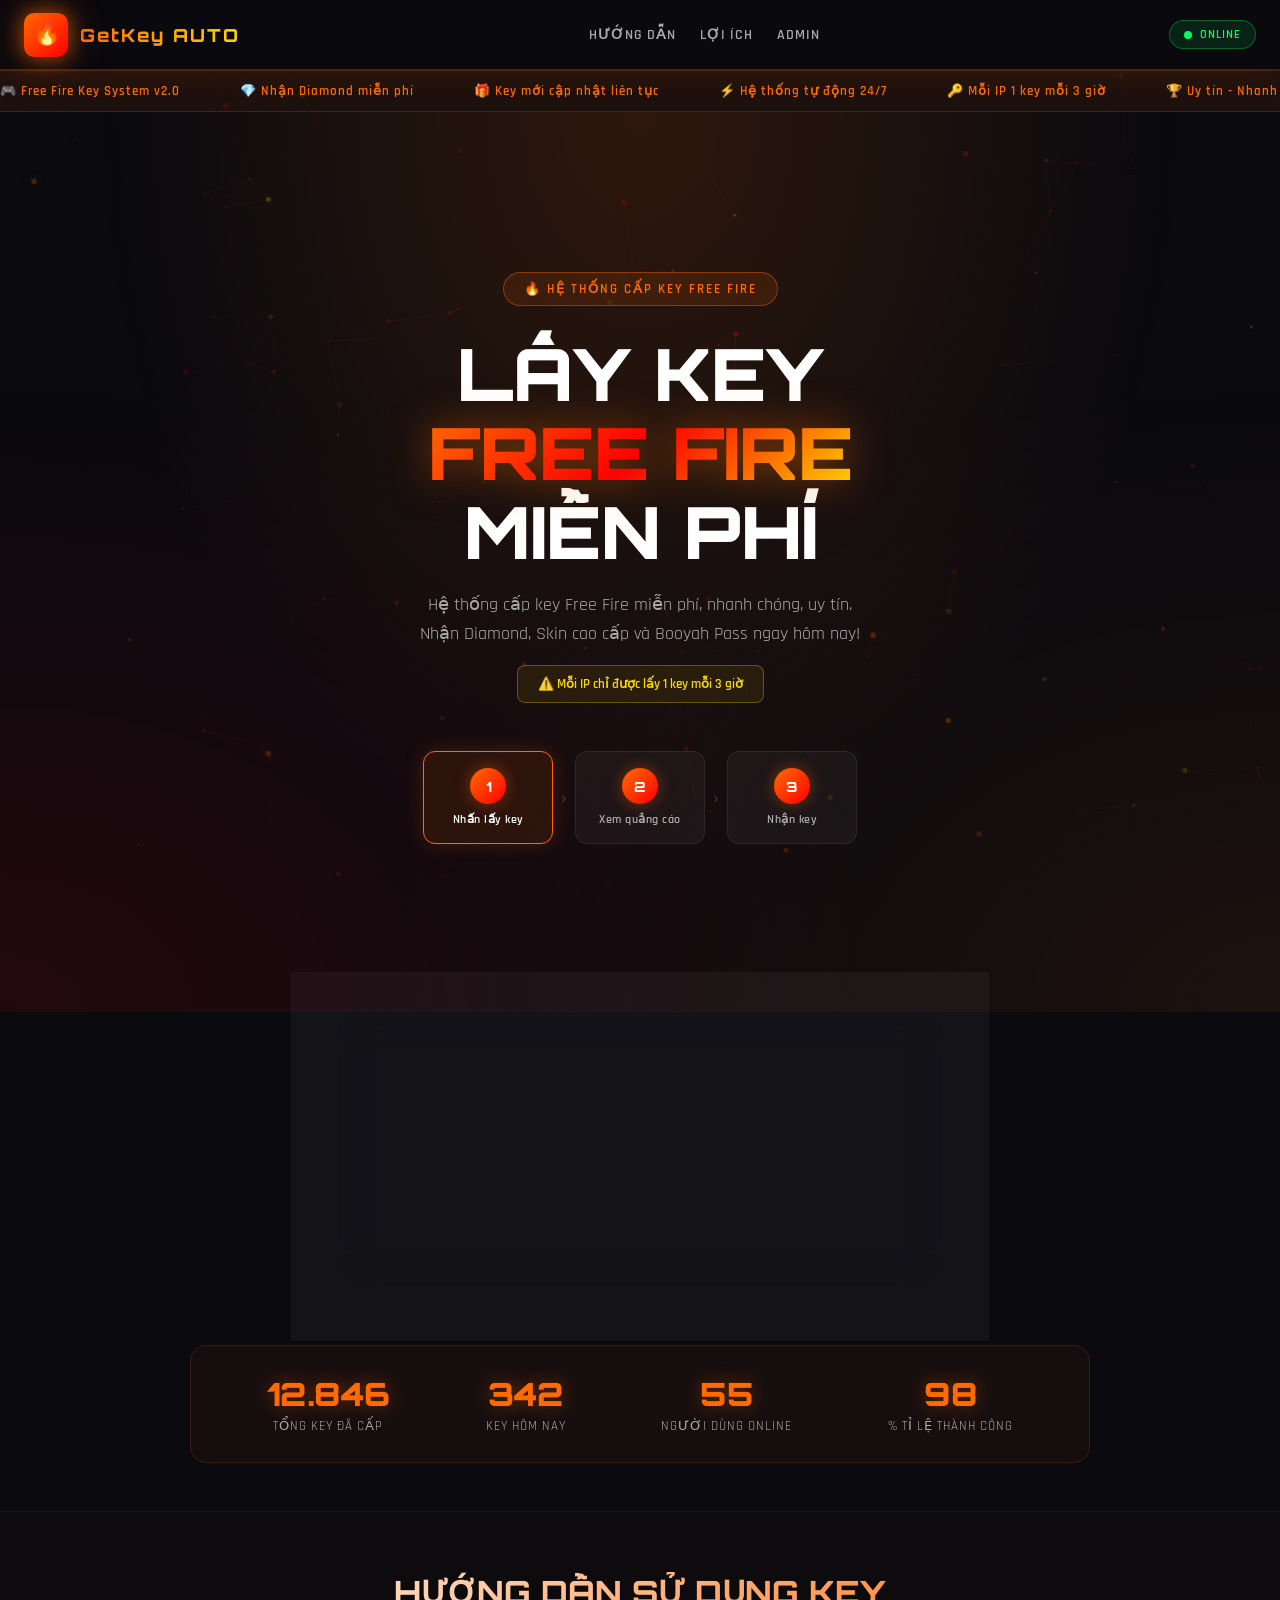
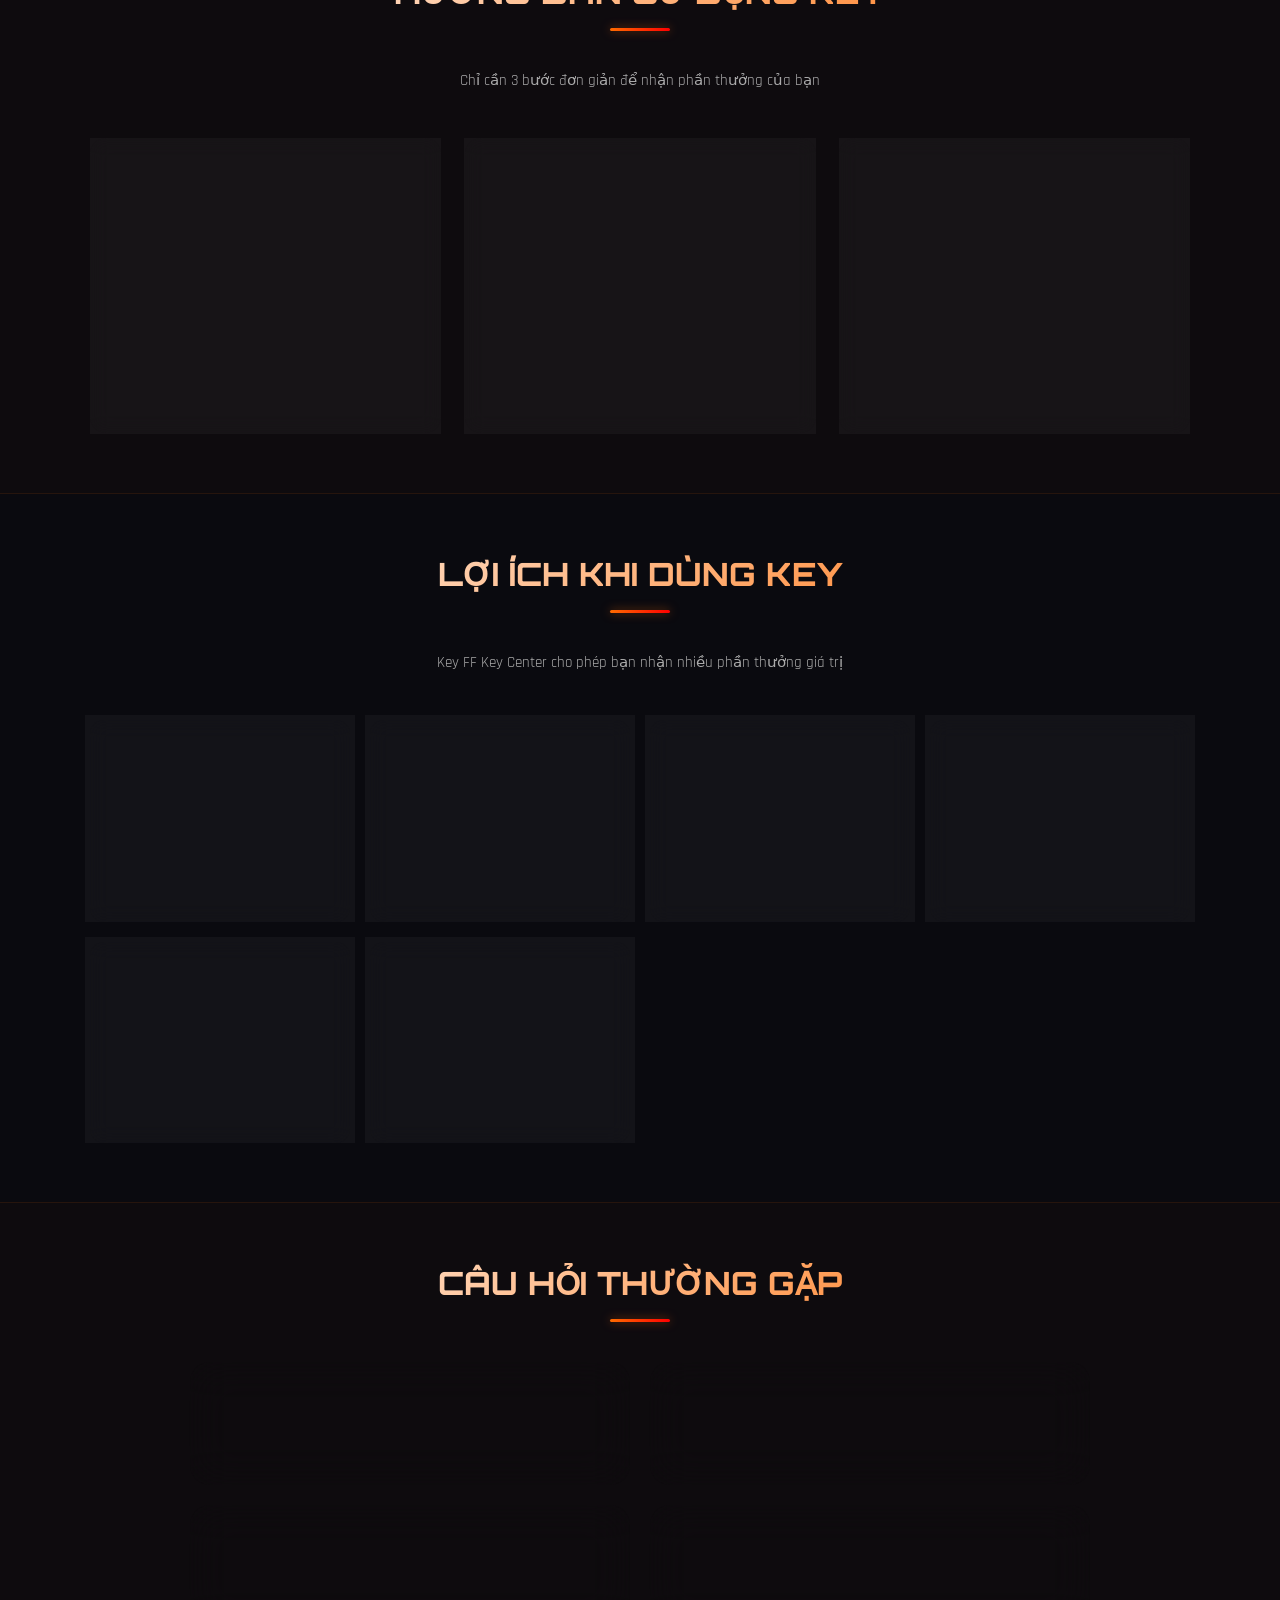
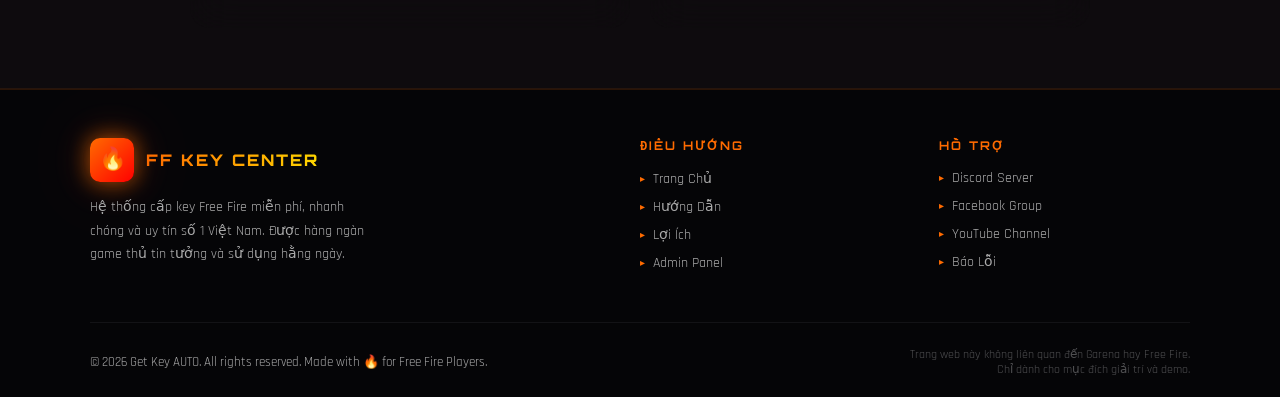
==== commit c43a696a: "Update index.html" ====
--- a/index.html
+++ b/index.html
@@ -318,7 +318,7 @@
   </div>
   <div class="footer-bottom">
     <div class="footer-copyright">
-      © 2024 FF KEY CENTER. All rights reserved. Made with 🔥 for Free Fire Players.
+      © 2026 Get Key AUTO. All rights reserved. Made with 🔥 for Free Fire Players.
     </div>
     <div class="footer-disclaimer">
       Trang web này không liên quan đến Garena hay Free Fire.<br/>
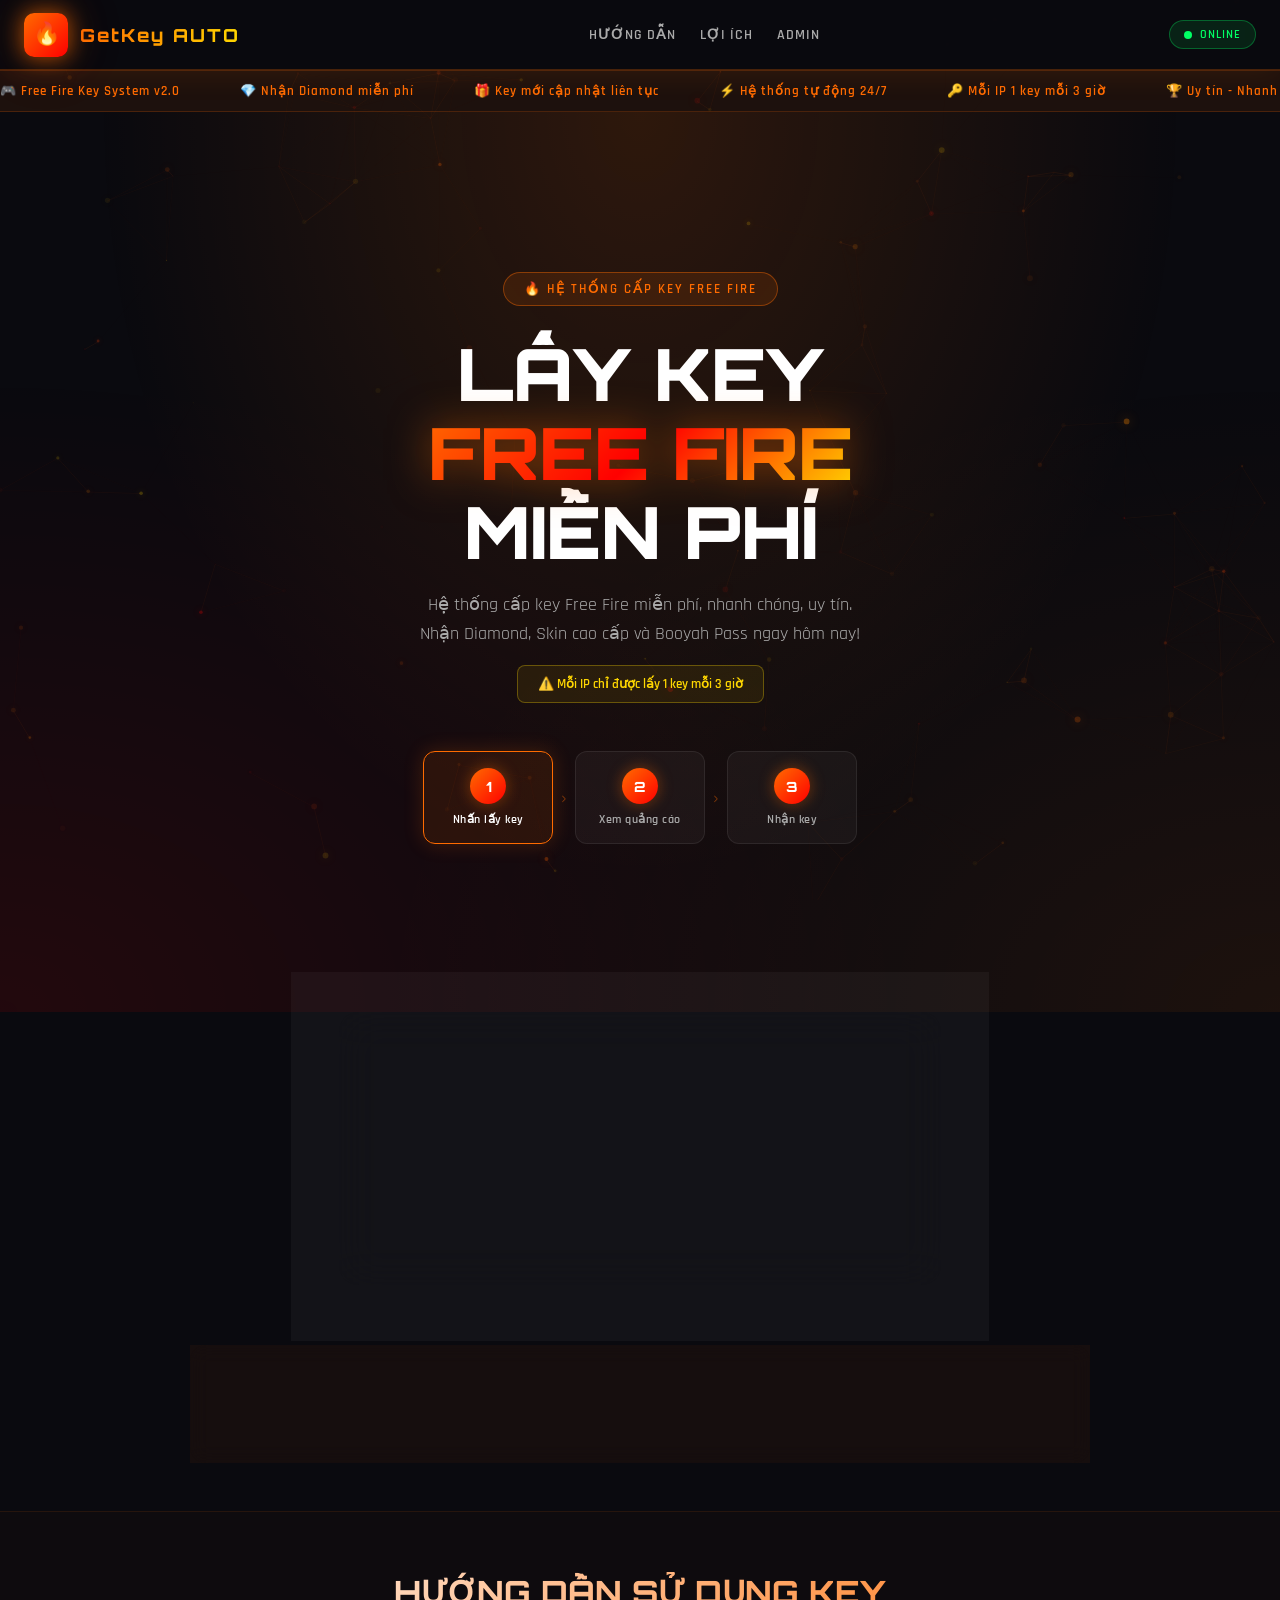
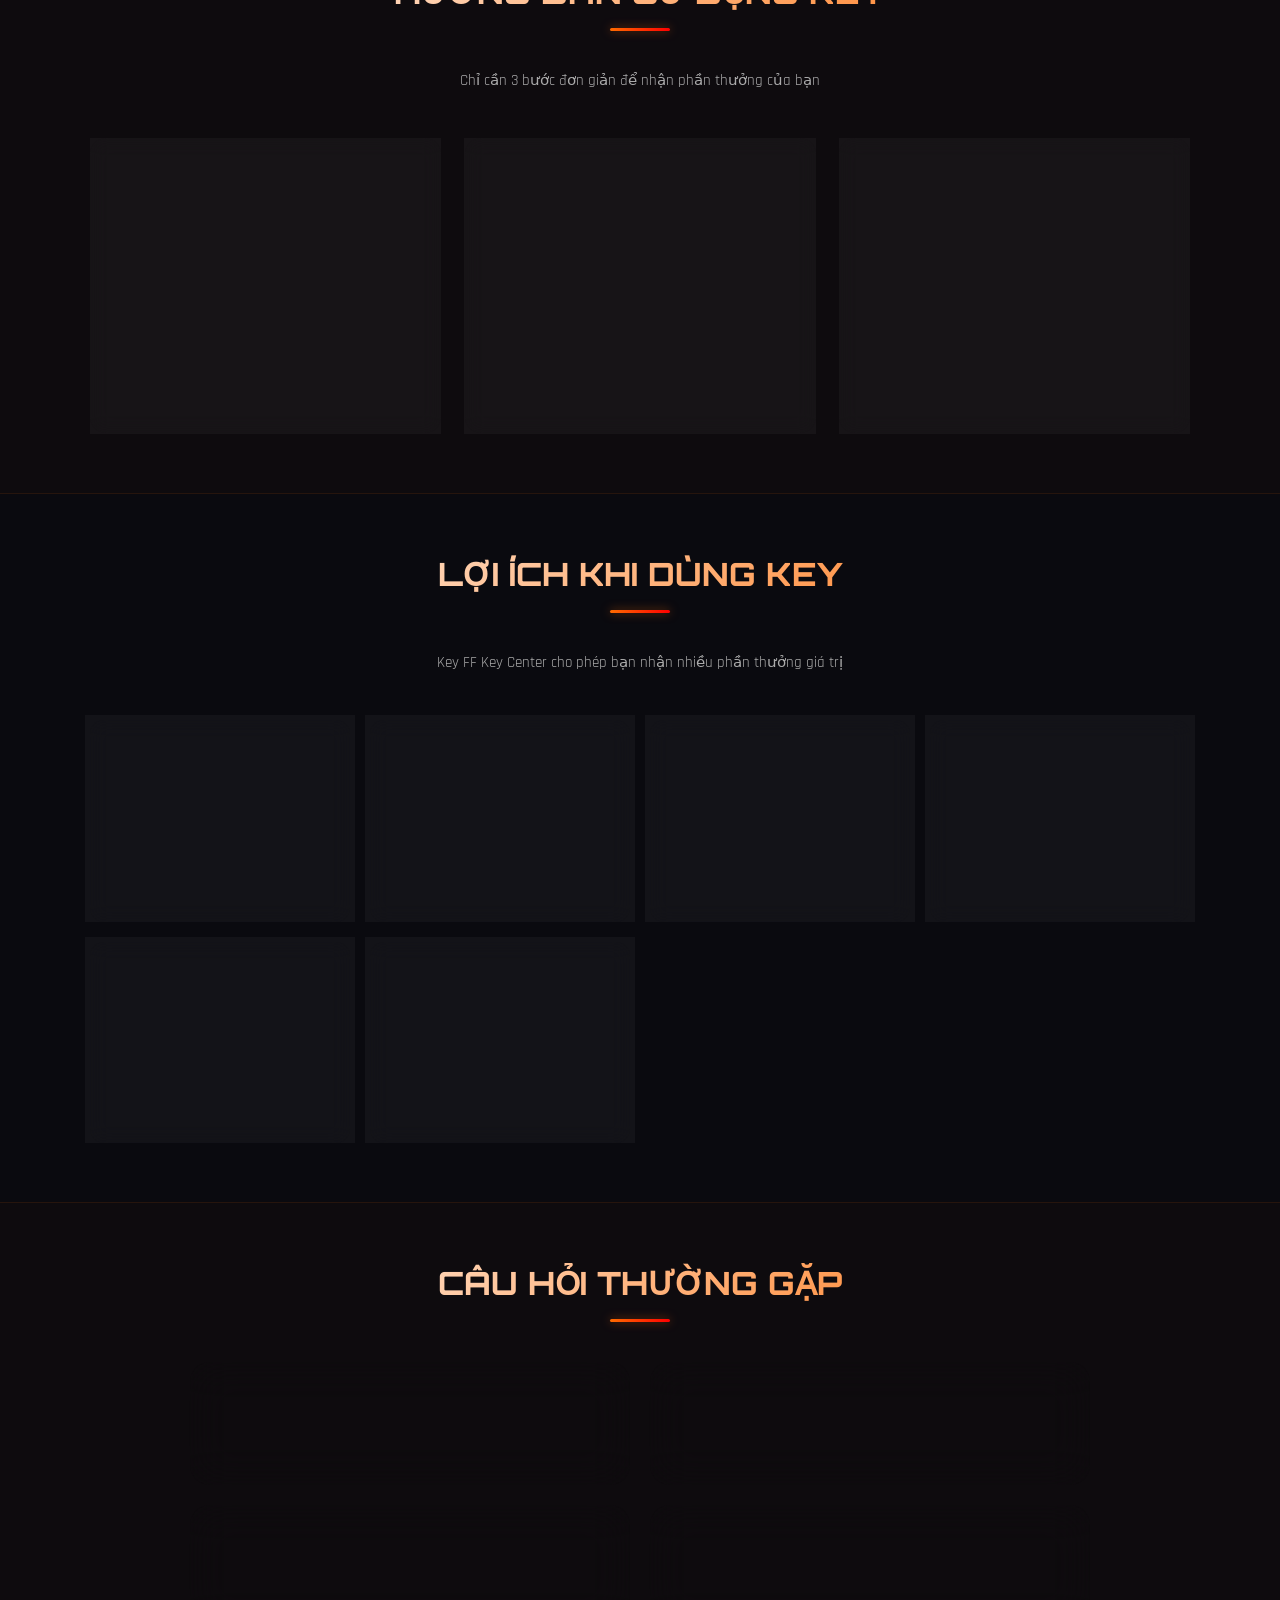
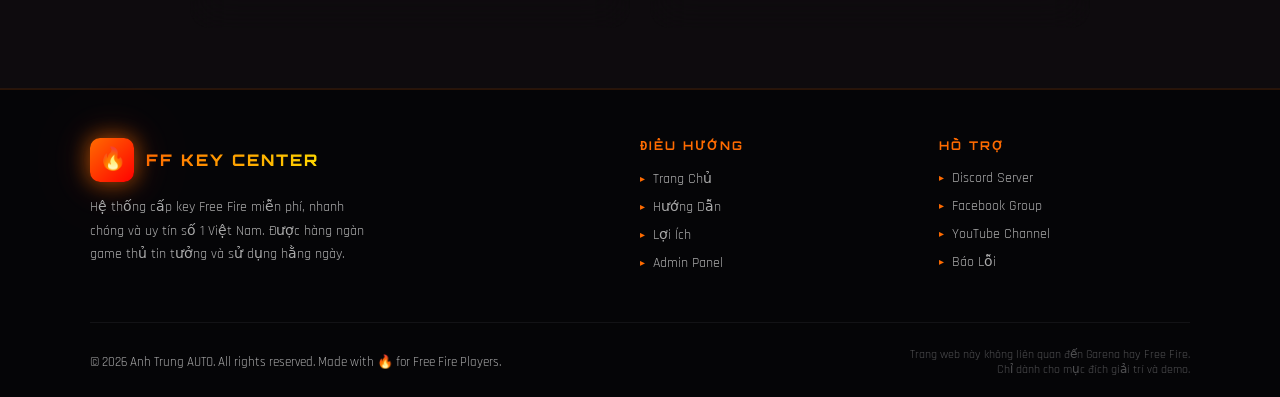
==== commit ef116d7a: "Modify title and footer text in index.html Updated the title and footer copyright information." ====
--- a/index.html
+++ b/index.html
@@ -3,7 +3,7 @@
 <head>
   <meta charset="UTF-8" />
   <meta name="viewport" content="width=device-width, initial-scale=1.0" />
-  <title>FF KEY CENTER - Lấy Key Free Fire Miễn Phí</title>
+  <title>Get Key AUTO - Lấy Key Free Fire Miễn Phí</title>
   <meta name="description" content="Hệ thống cấp key Free Fire miễn phí, nhanh chóng, uy tín. Nhận Diamond, Skin, Booyah Pass ngay hôm nay!" />
   <meta name="theme-color" content="#FF6B00" />
   <link rel="stylesheet" href="style.css" />
@@ -51,7 +51,7 @@
     <span class="ticker-item">💎 Nhận Diamond miễn phí</span>
     <span class="ticker-item">🎁 Key mới cập nhật liên tục</span>
     <span class="ticker-item">⚡ Hệ thống tự động 24/7</span>
-    <span class="ticker-item">🔑 Mỗi IP 1 key mỗi 24 giờ</span>
+    <span class="ticker-item">🔑 Mỗi IP 1 key mỗi 3 giờ</span>
     <span class="ticker-item">🏆 Uy tín - Nhanh chóng - Miễn phí</span>
   </div>
 </div>
@@ -318,7 +318,7 @@
   </div>
   <div class="footer-bottom">
     <div class="footer-copyright">
-      © 2026 Get Key AUTO. All rights reserved. Made with 🔥 for Free Fire Players.
+      © 2026 Anh Trung AUTO. All rights reserved. Made with 🔥 for Free Fire Players.
     </div>
     <div class="footer-disclaimer">
       Trang web này không liên quan đến Garena hay Free Fire.<br/>
--- a/style.css
+++ b/style.css
@@ -1,4 +1,4 @@
-/* ===== FF KEY CENTER - MAIN STYLESHEET ===== */
+/* ===== Get Key AUTO - MAIN STYLESHEET ===== */
 @import url('https://fonts.googleapis.com/css2?family=Orbitron:wght@400;500;600;700;800;900&family=Rajdhani:wght@300;400;500;600;700&display=swap');
 
 :root {
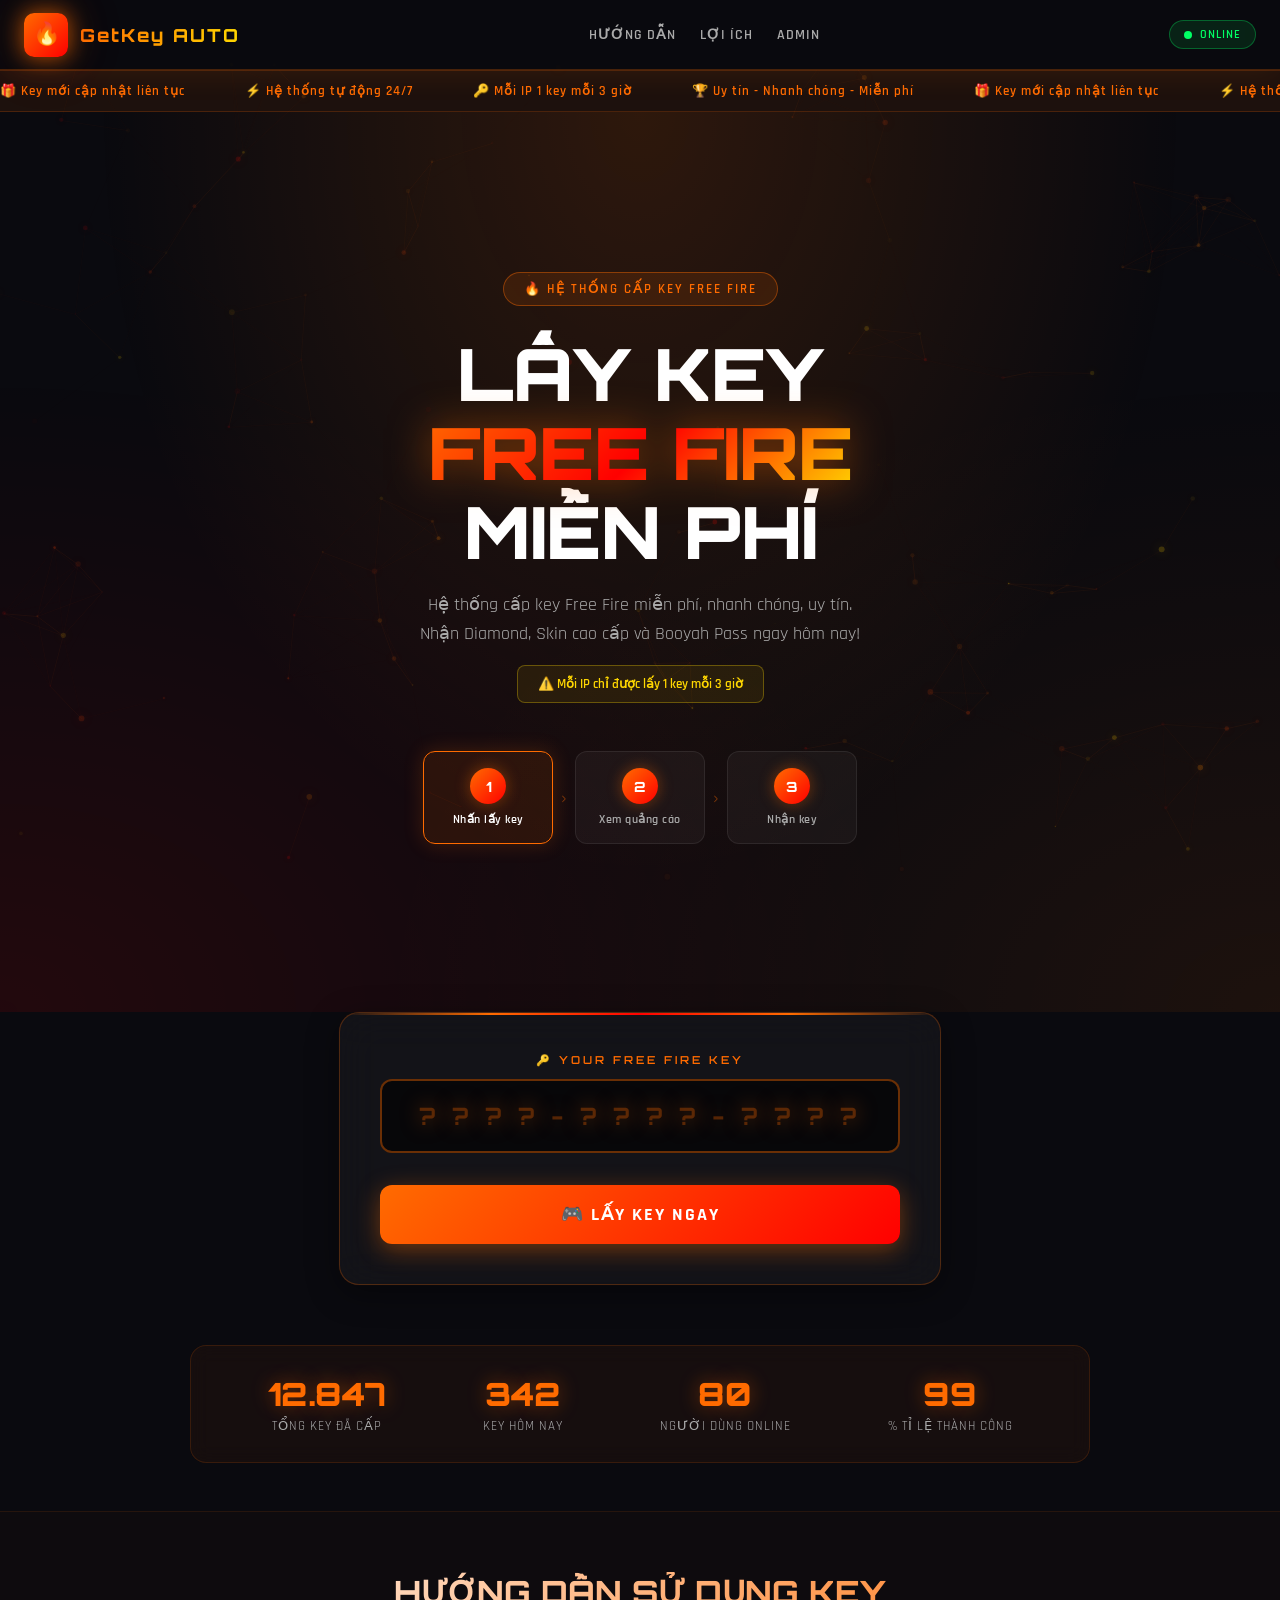
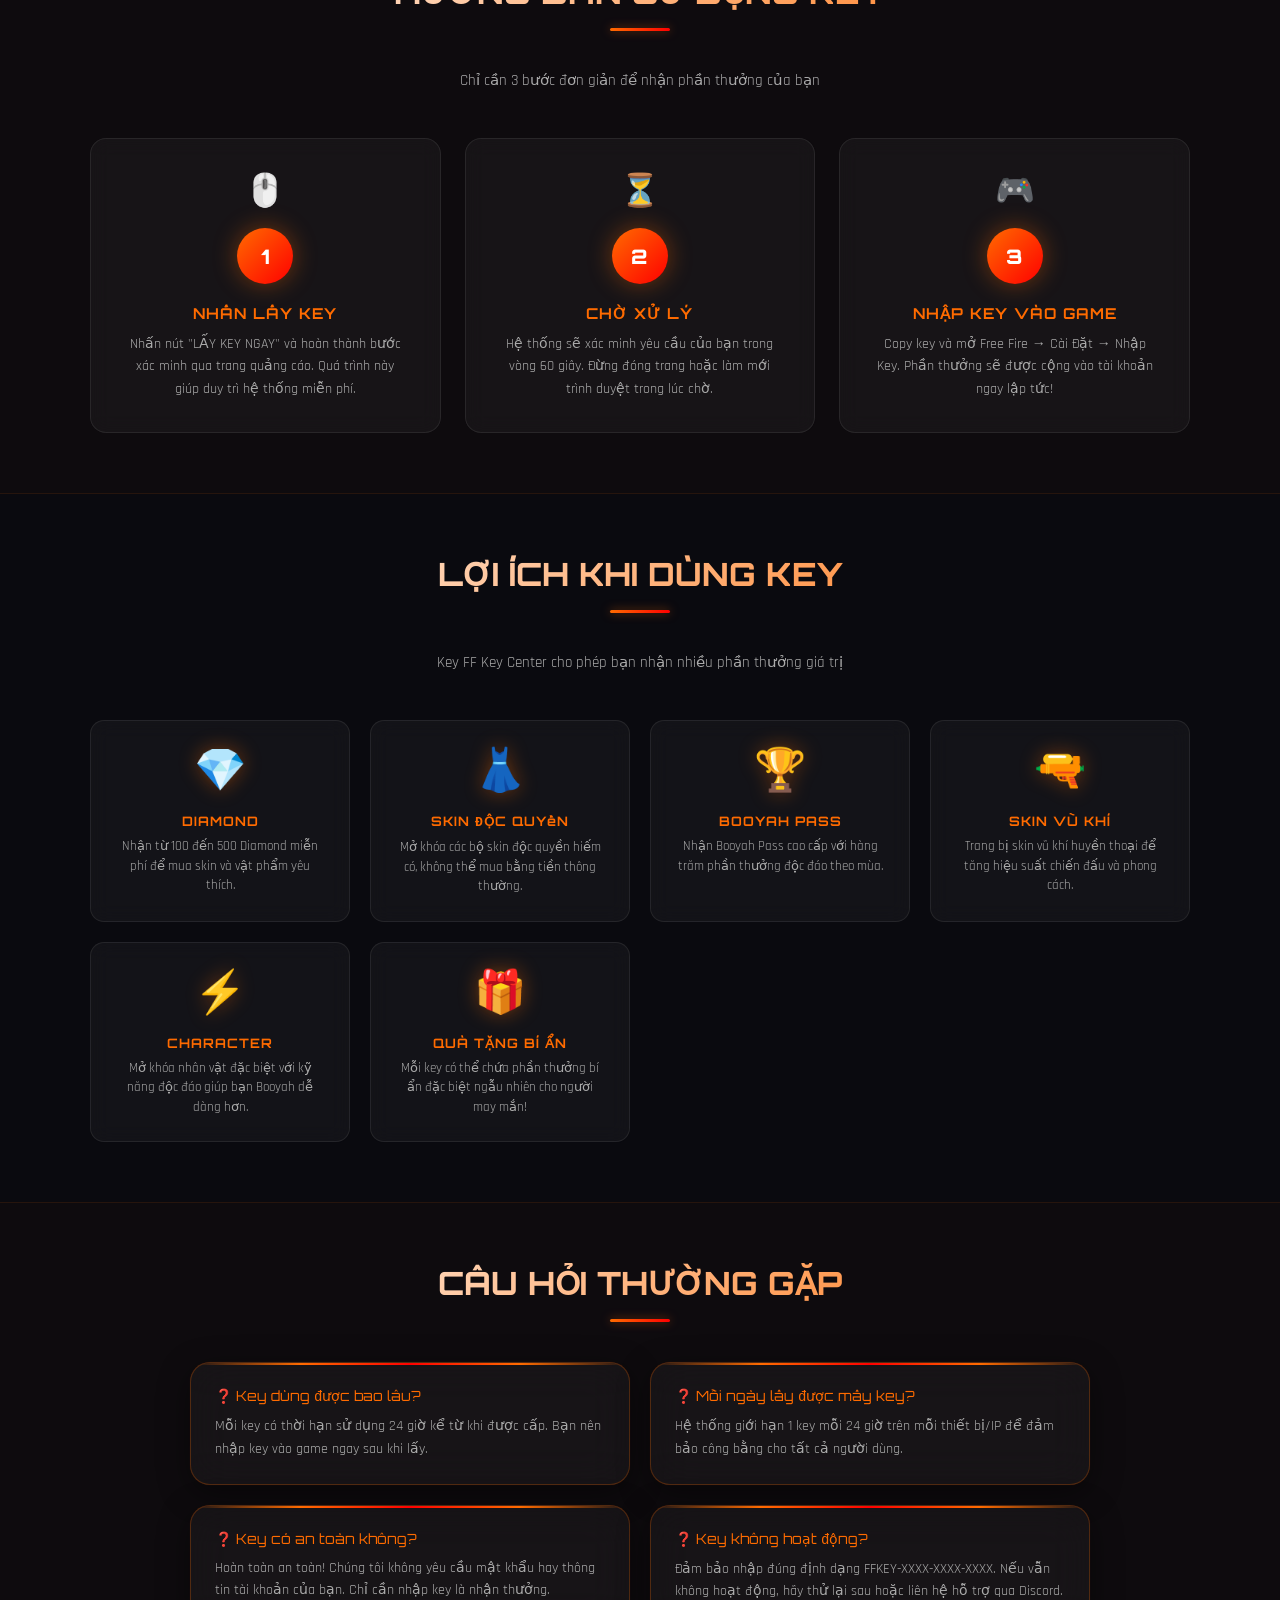
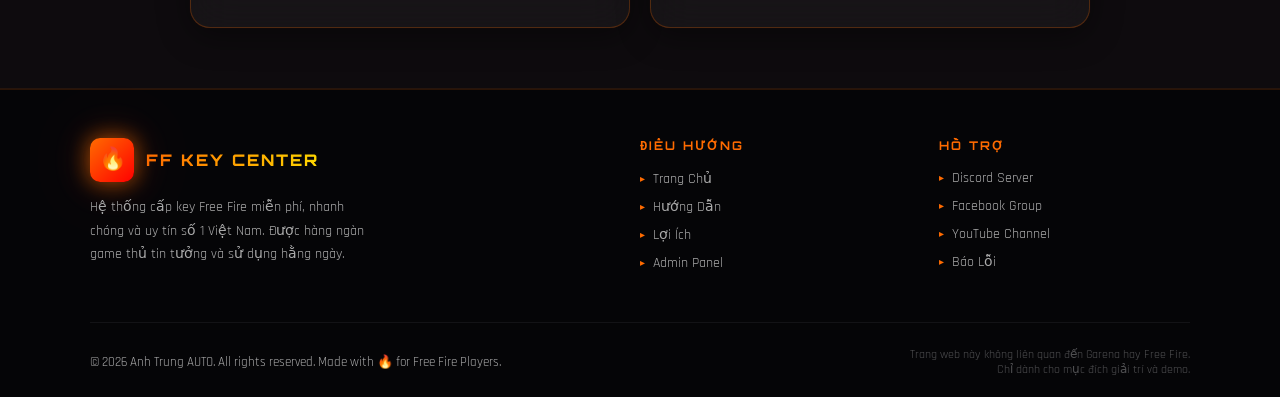
==== commit 3a121c04: "Update index.html" ====
--- a/index.html
+++ b/index.html
@@ -41,14 +41,14 @@
 <!-- ==================== TICKER ==================== -->
 <div class="ticker-wrapper" style="margin-top:70px;">
   <div class="ticker-track" id="tickerTrack">
-    <span class="ticker-item">🎮 Free Fire Key System v2.0</span>
-    <span class="ticker-item">💎 Nhận Diamond miễn phí</span>
+   
+    
     <span class="ticker-item">🎁 Key mới cập nhật liên tục</span>
     <span class="ticker-item">⚡ Hệ thống tự động 24/7</span>
     <span class="ticker-item">🔑 Mỗi IP 1 key mỗi 3 giờ</span>
     <span class="ticker-item">🏆 Uy tín - Nhanh chóng - Miễn phí</span>
-    <span class="ticker-item">🎮 Free Fire Key System v2.0</span>
-    <span class="ticker-item">💎 Nhận Diamond miễn phí</span>
+   
+    
     <span class="ticker-item">🎁 Key mới cập nhật liên tục</span>
     <span class="ticker-item">⚡ Hệ thống tự động 24/7</span>
     <span class="ticker-item">🔑 Mỗi IP 1 key mỗi 3 giờ</span>
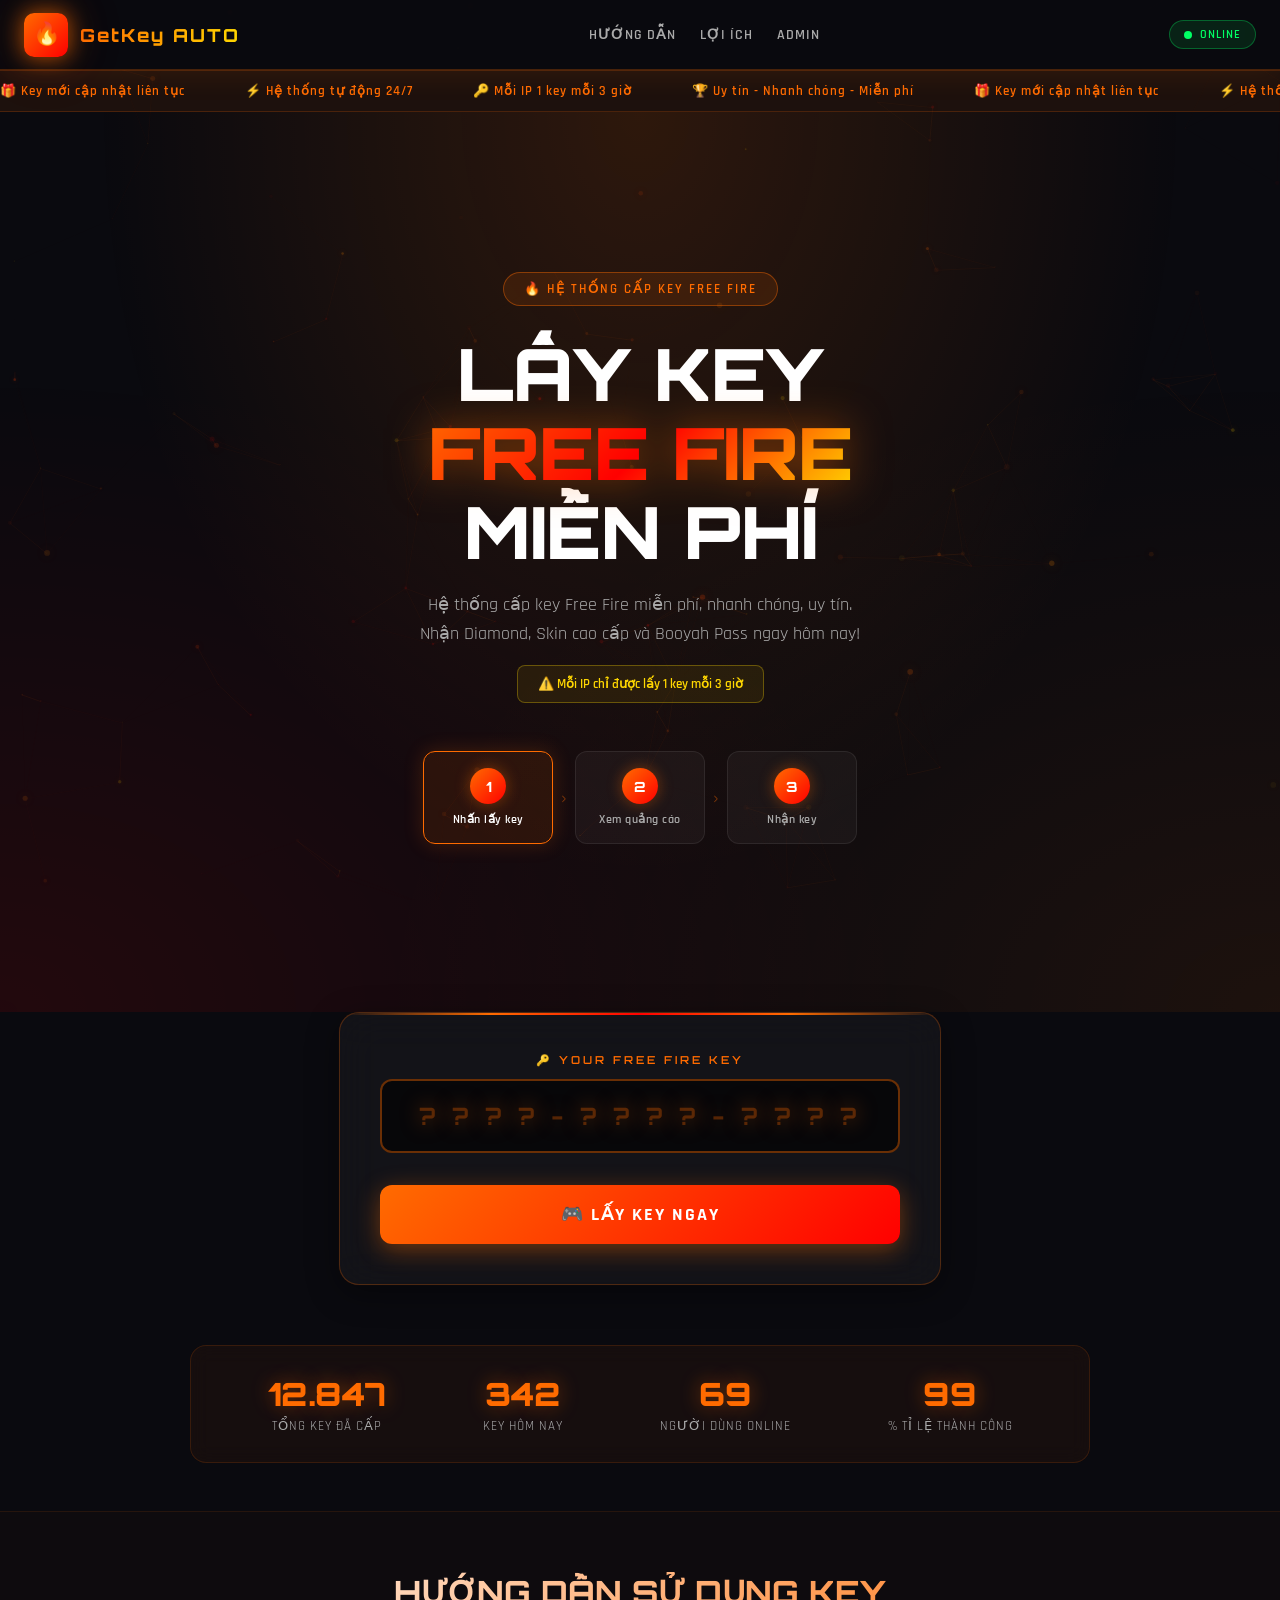
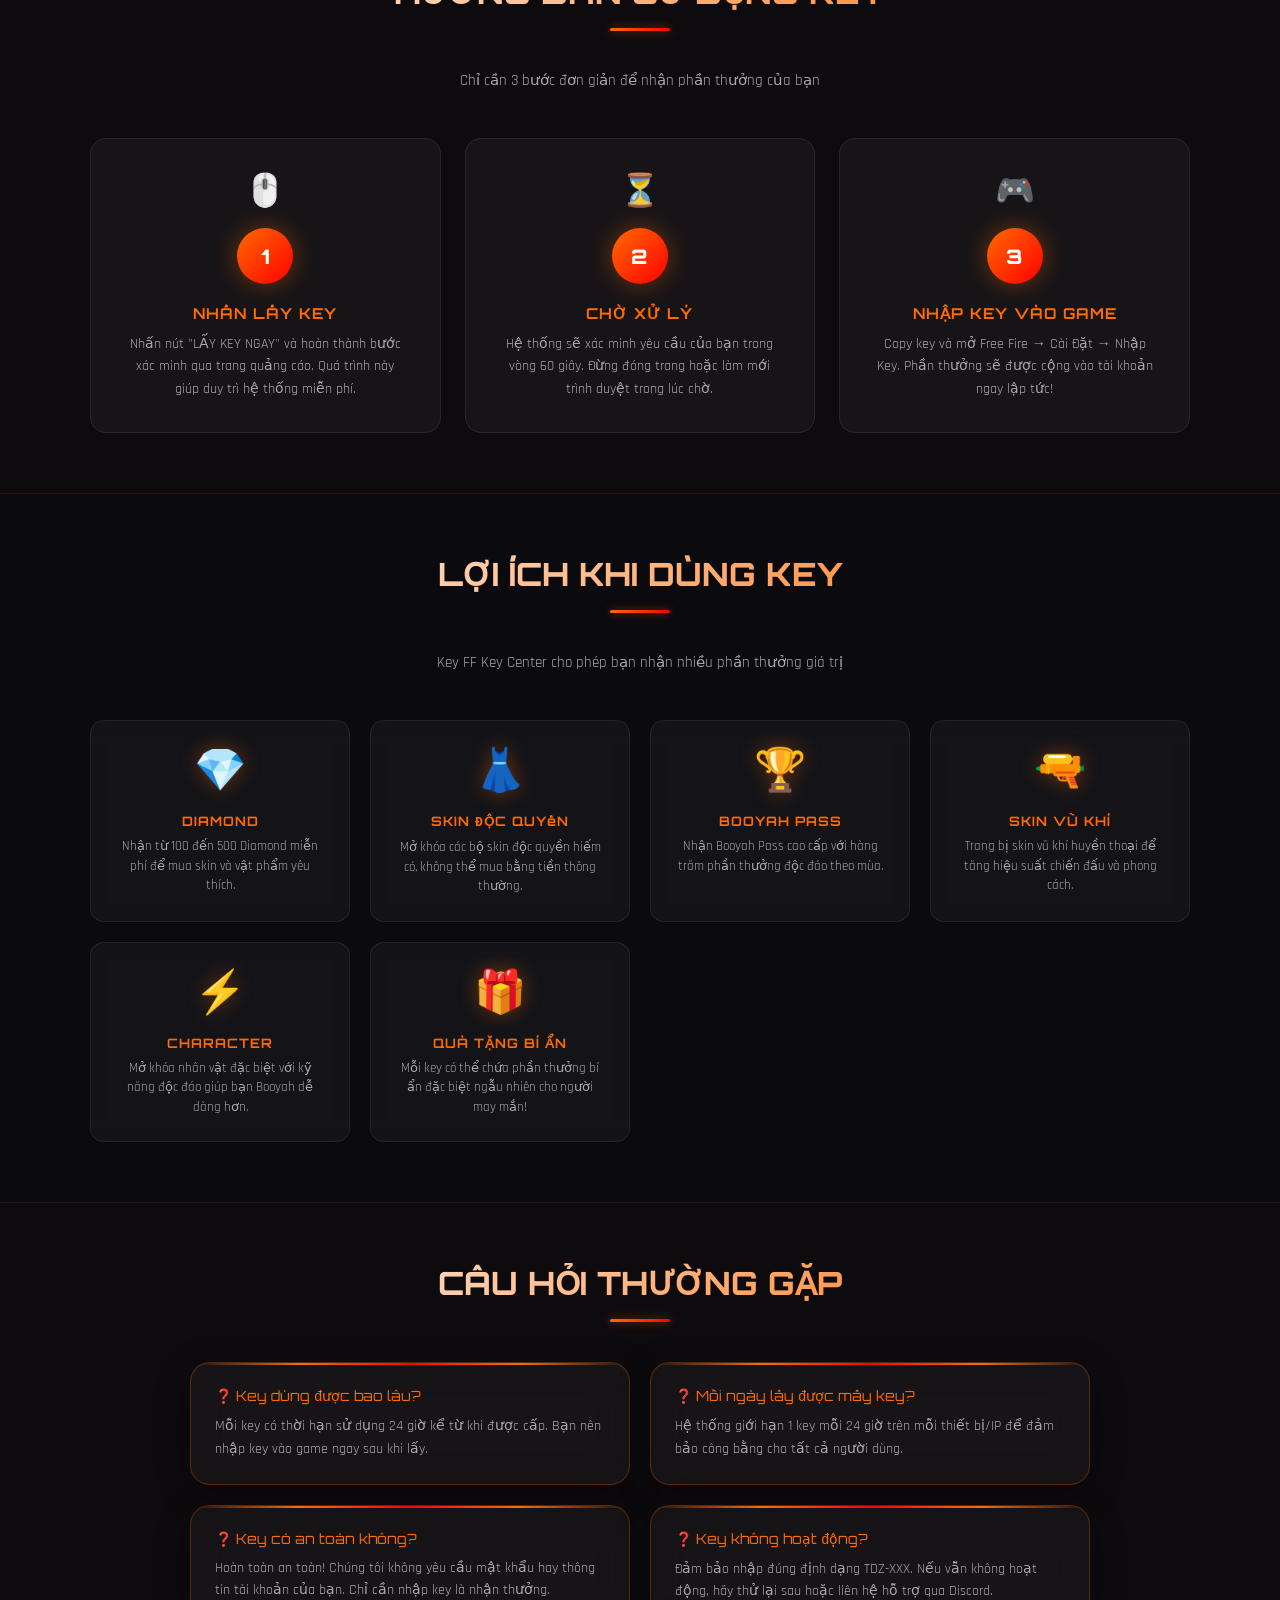
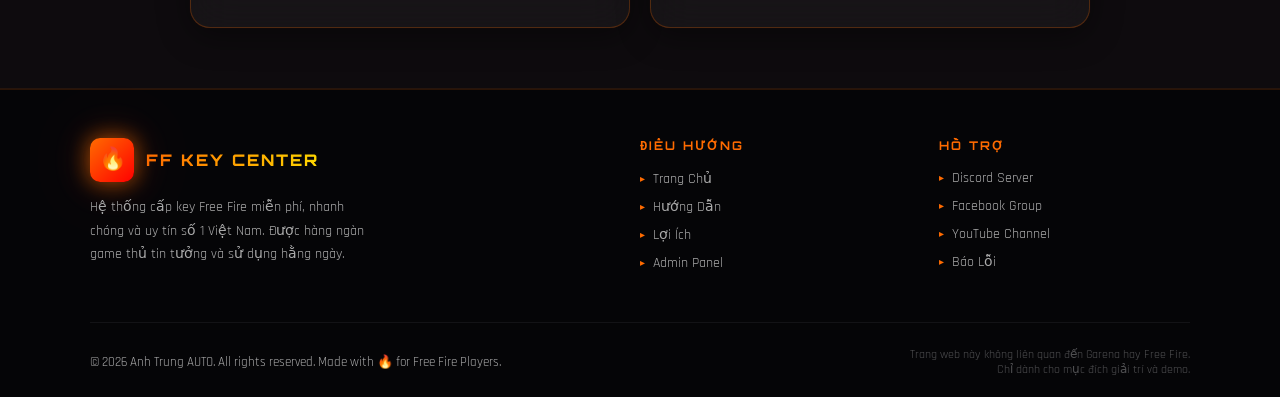
==== commit e4c3a759: "Update key format in index.html" ====
--- a/index.html
+++ b/index.html
@@ -279,7 +279,7 @@
       </div>
       <div class="card" style="padding:24px;">
         <div style="color:var(--primary);font-family:'Orbitron',monospace;font-size:14px;margin-bottom:10px;">❓ Key không hoạt động?</div>
-        <p style="color:var(--text-secondary);font-size:14px;line-height:1.6;">Đảm bảo nhập đúng định dạng FFKEY-XXXX-XXXX-XXXX. Nếu vẫn không hoạt động, hãy thử lại sau hoặc liên hệ hỗ trợ qua Discord.</p>
+        <p style="color:var(--text-secondary);font-size:14px;line-height:1.6;">Đảm bảo nhập đúng định dạng TDZ-XXX. Nếu vẫn không hoạt động, hãy thử lại sau hoặc liên hệ hỗ trợ qua Discord.</p>
       </div>
     </div>
   </div>
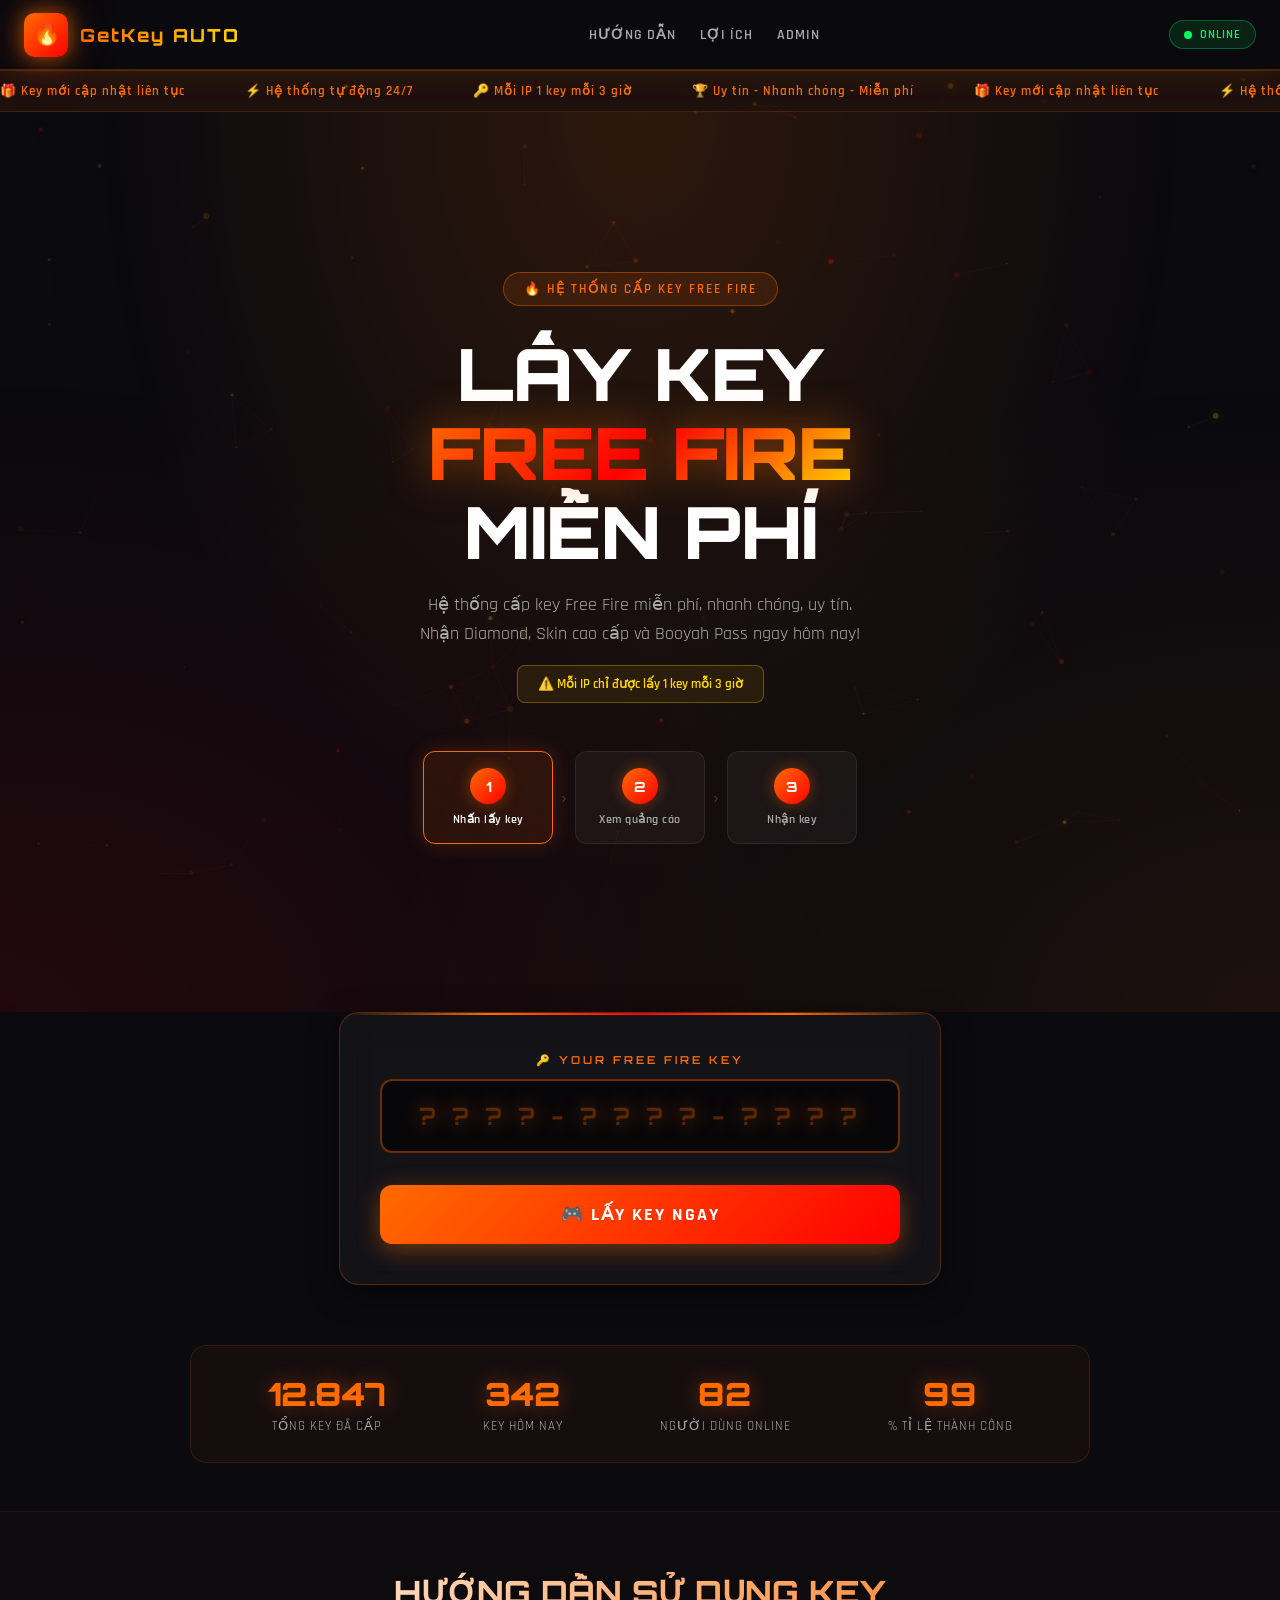
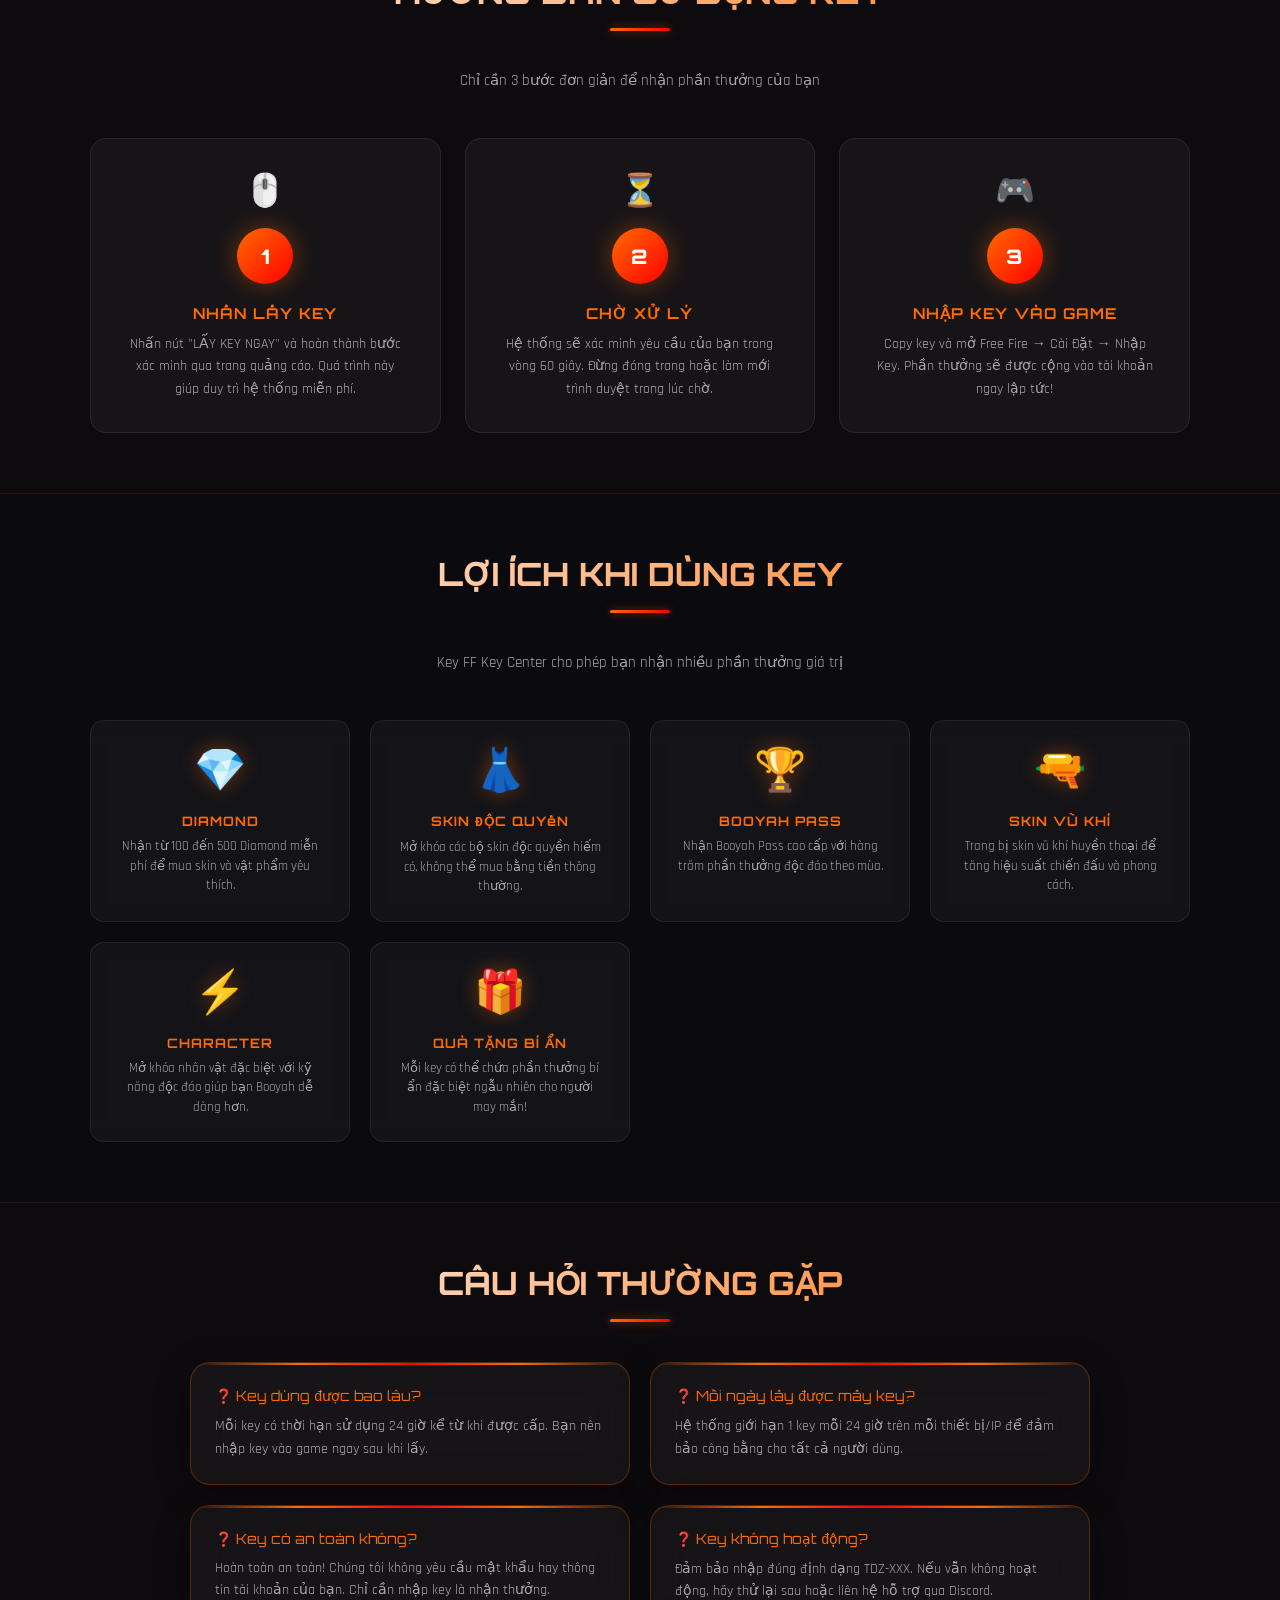
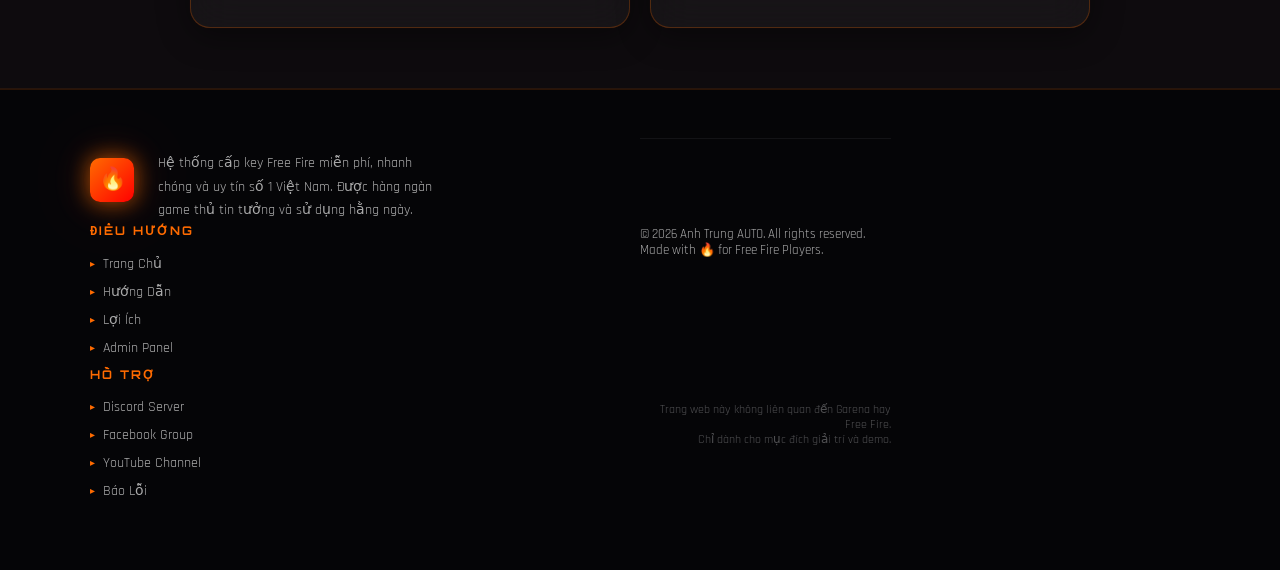
==== commit f7d7793a: "Update index.html" ====
--- a/index.html
+++ b/index.html
@@ -292,7 +292,7 @@
       <div class="logo">
         <div class="logo-icon">🔥</div>
         <div>
-          <div class="logo-text" style="font-size:16px;">FF KEY CENTER</div>
+          <div class="logo-text" style="font-size:16px;"Get Key AUTO</div>
         </div>
       </div>
       <p>Hệ thống cấp key Free Fire miễn phí, nhanh chóng và uy tín số 1 Việt Nam. Được hàng ngàn game thủ tin tưởng và sử dụng hằng ngày.</p>
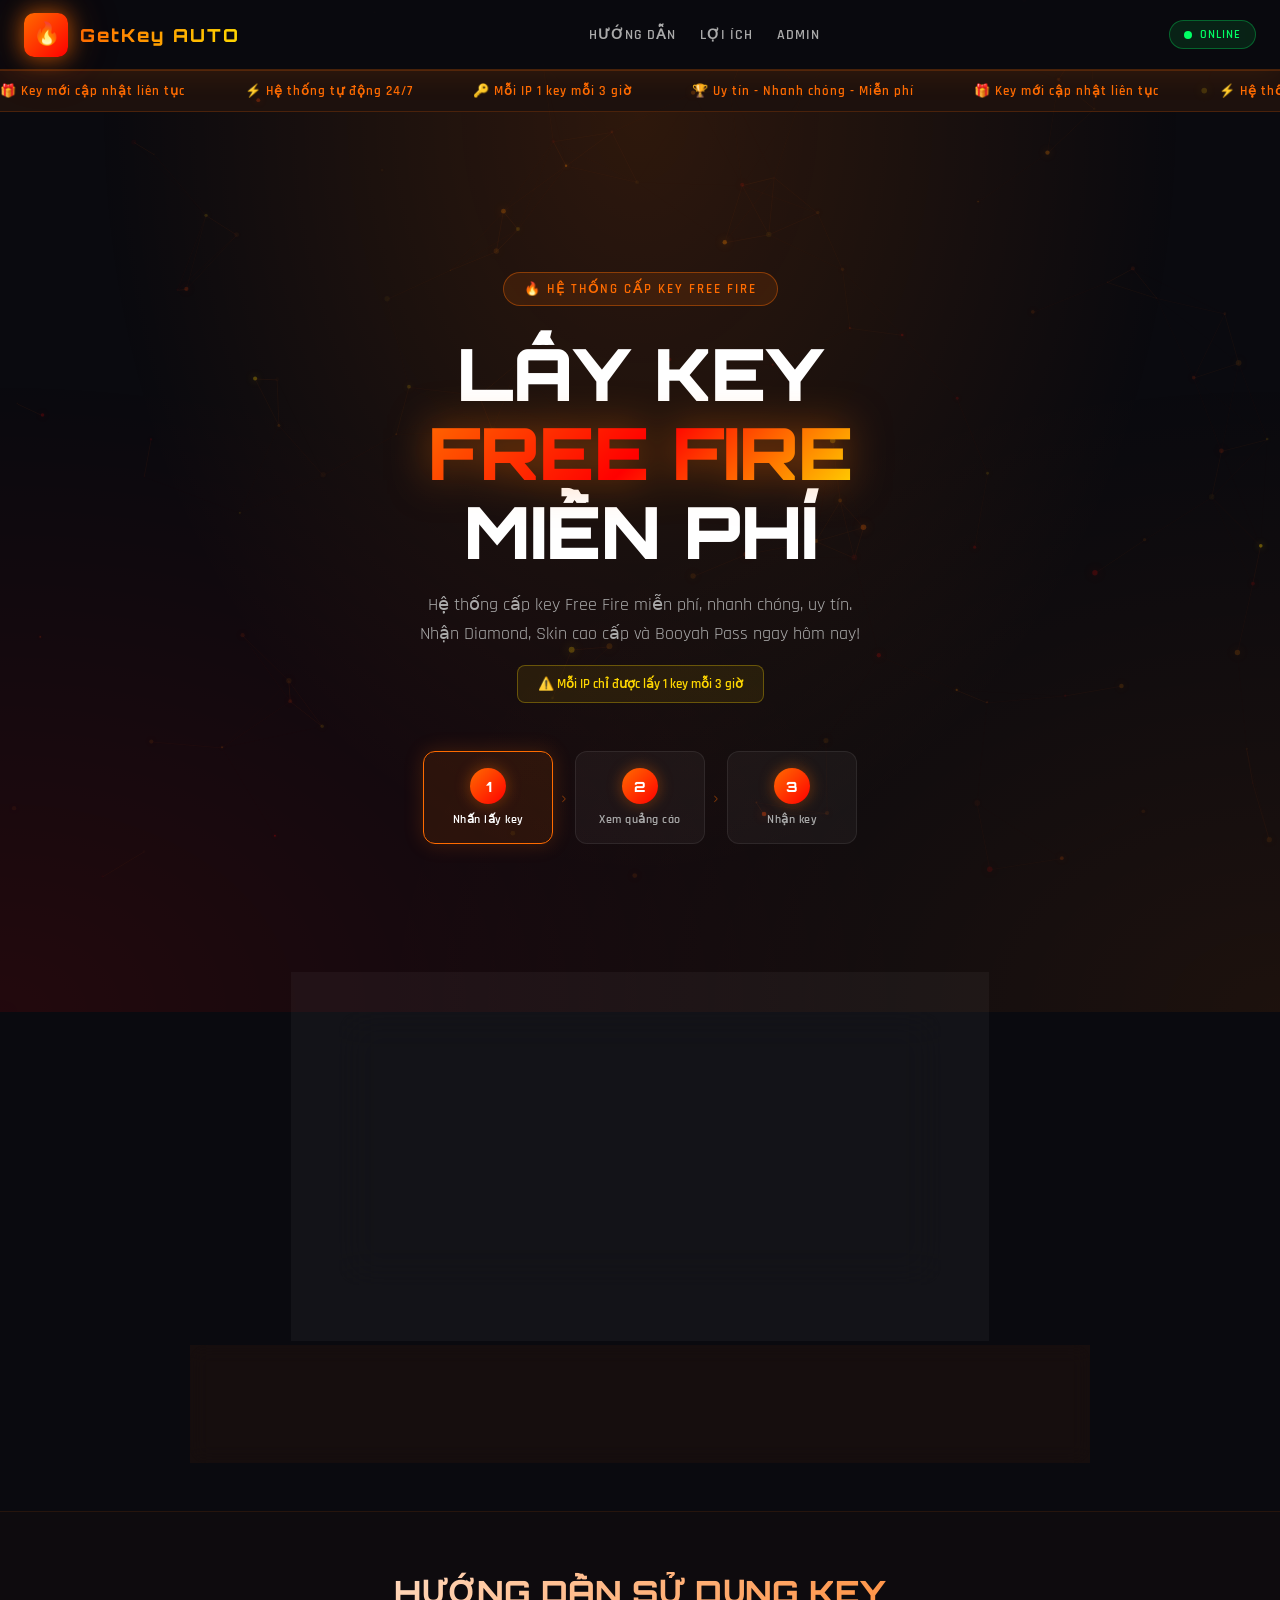
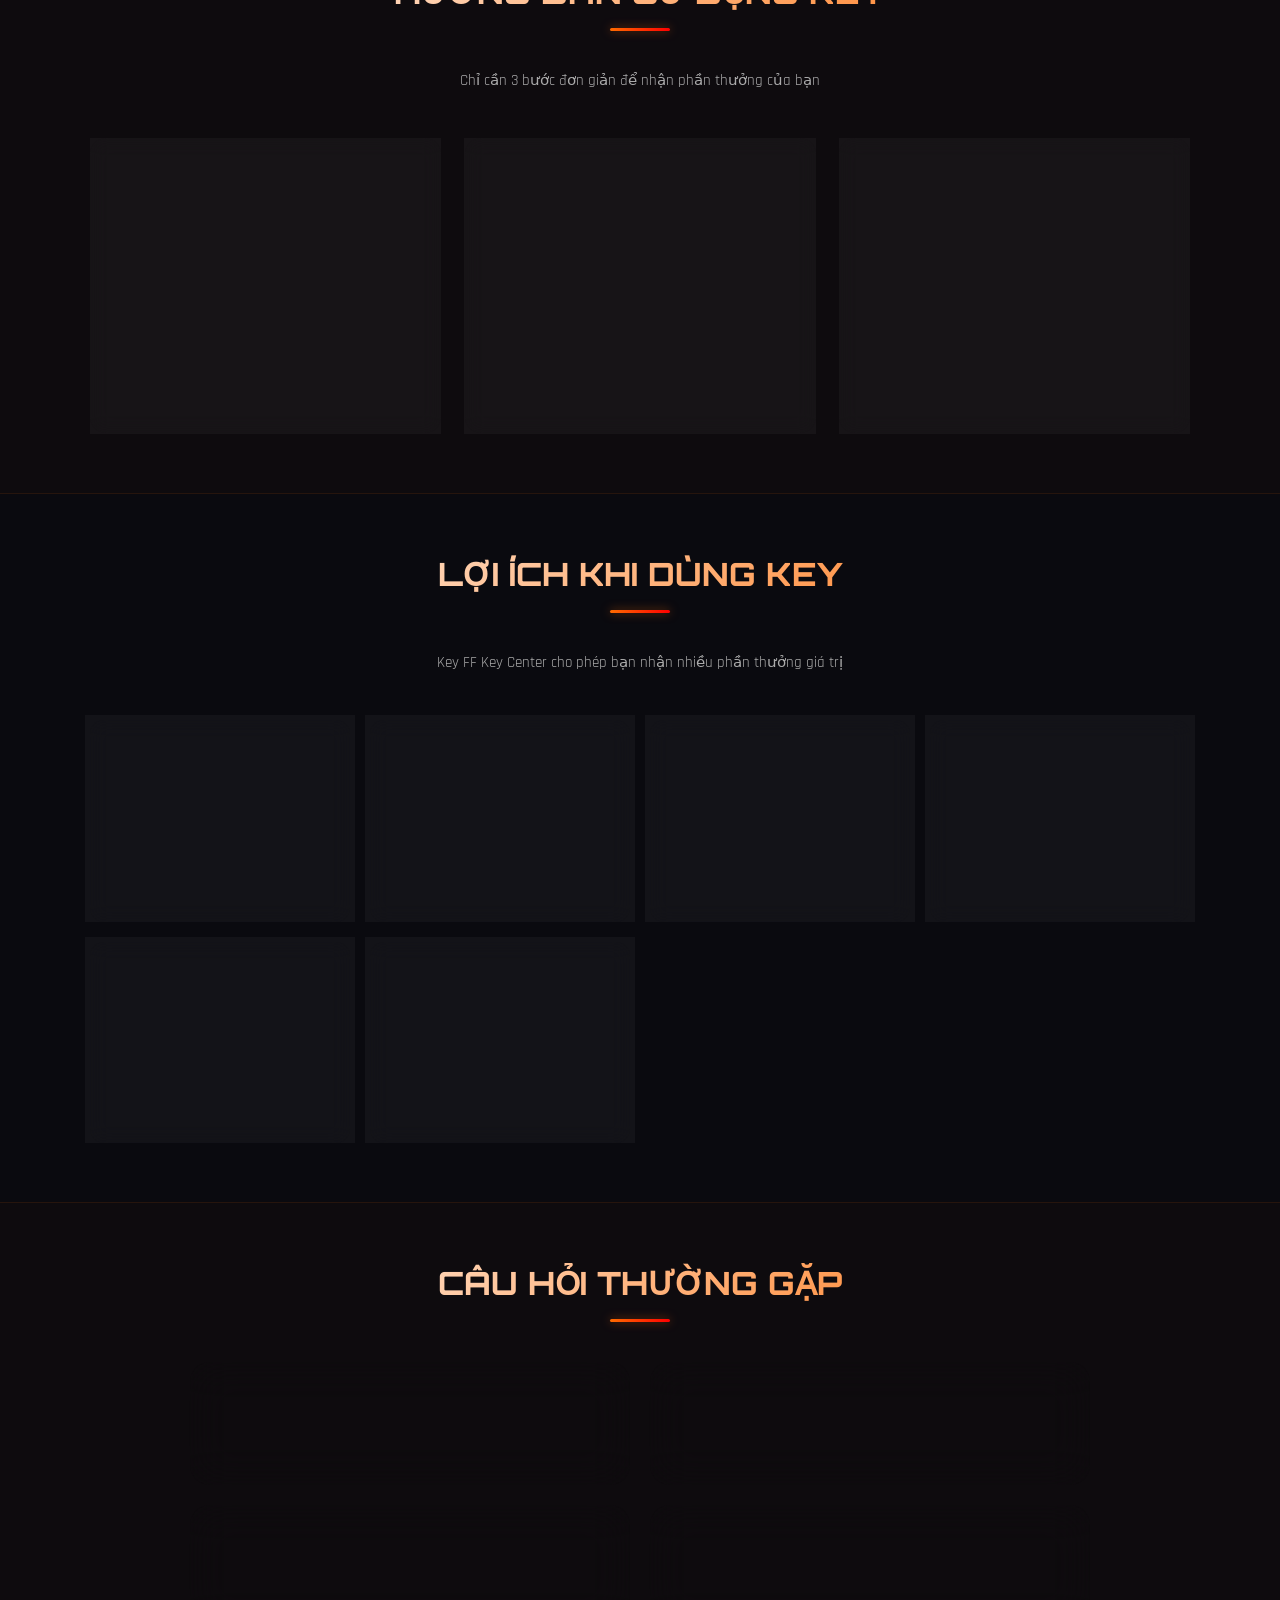
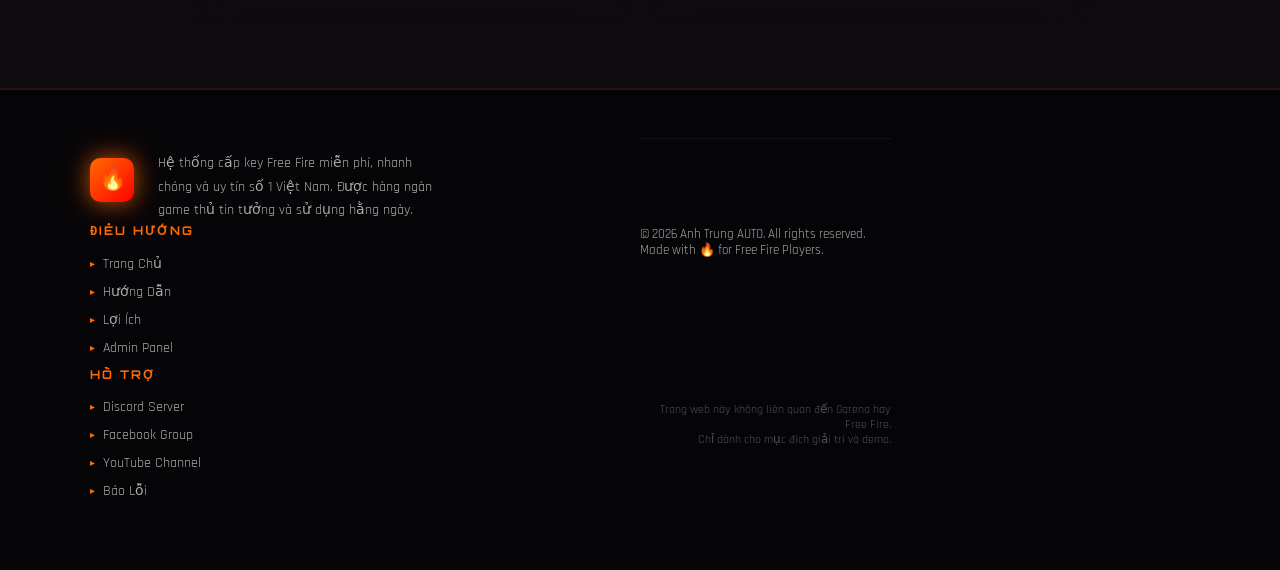
==== commit 7d0f8bbb: "Update index.html" ====
--- a/index.html
+++ b/index.html
@@ -107,7 +107,7 @@
 
     <!-- KEY DISPLAY -->
     <div class="key-display-wrapper">
-      <div class="key-label">🔑 YOUR FREE FIRE KEY</div>
+      <div class="key-label">🔑 Key 3 Giờ Kể Từ Lúc Get</div>
       <div class="key-box" id="keyBox">
         <div class="key-shimmer"></div>
         <span class="key-text masked" id="keyText">? ? ? ? - ? ? ? ? - ? ? ? ?</span>
